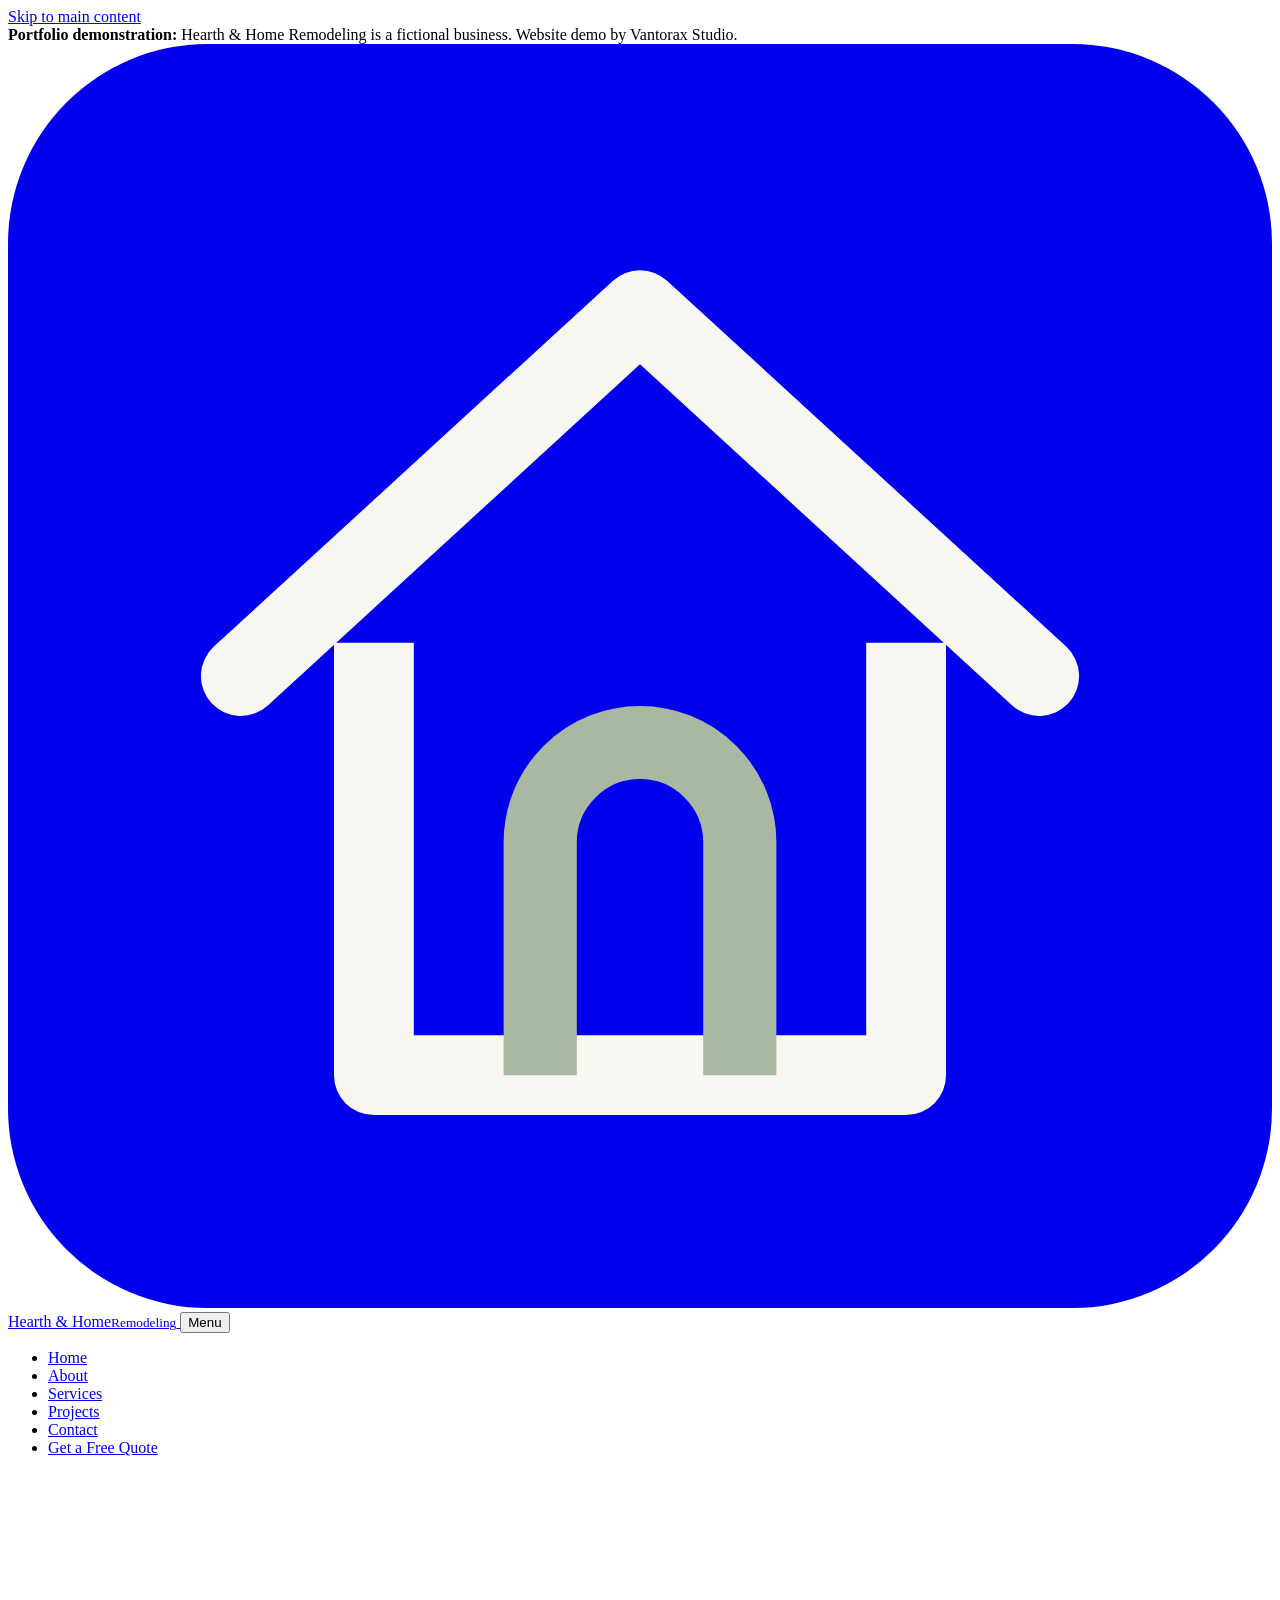
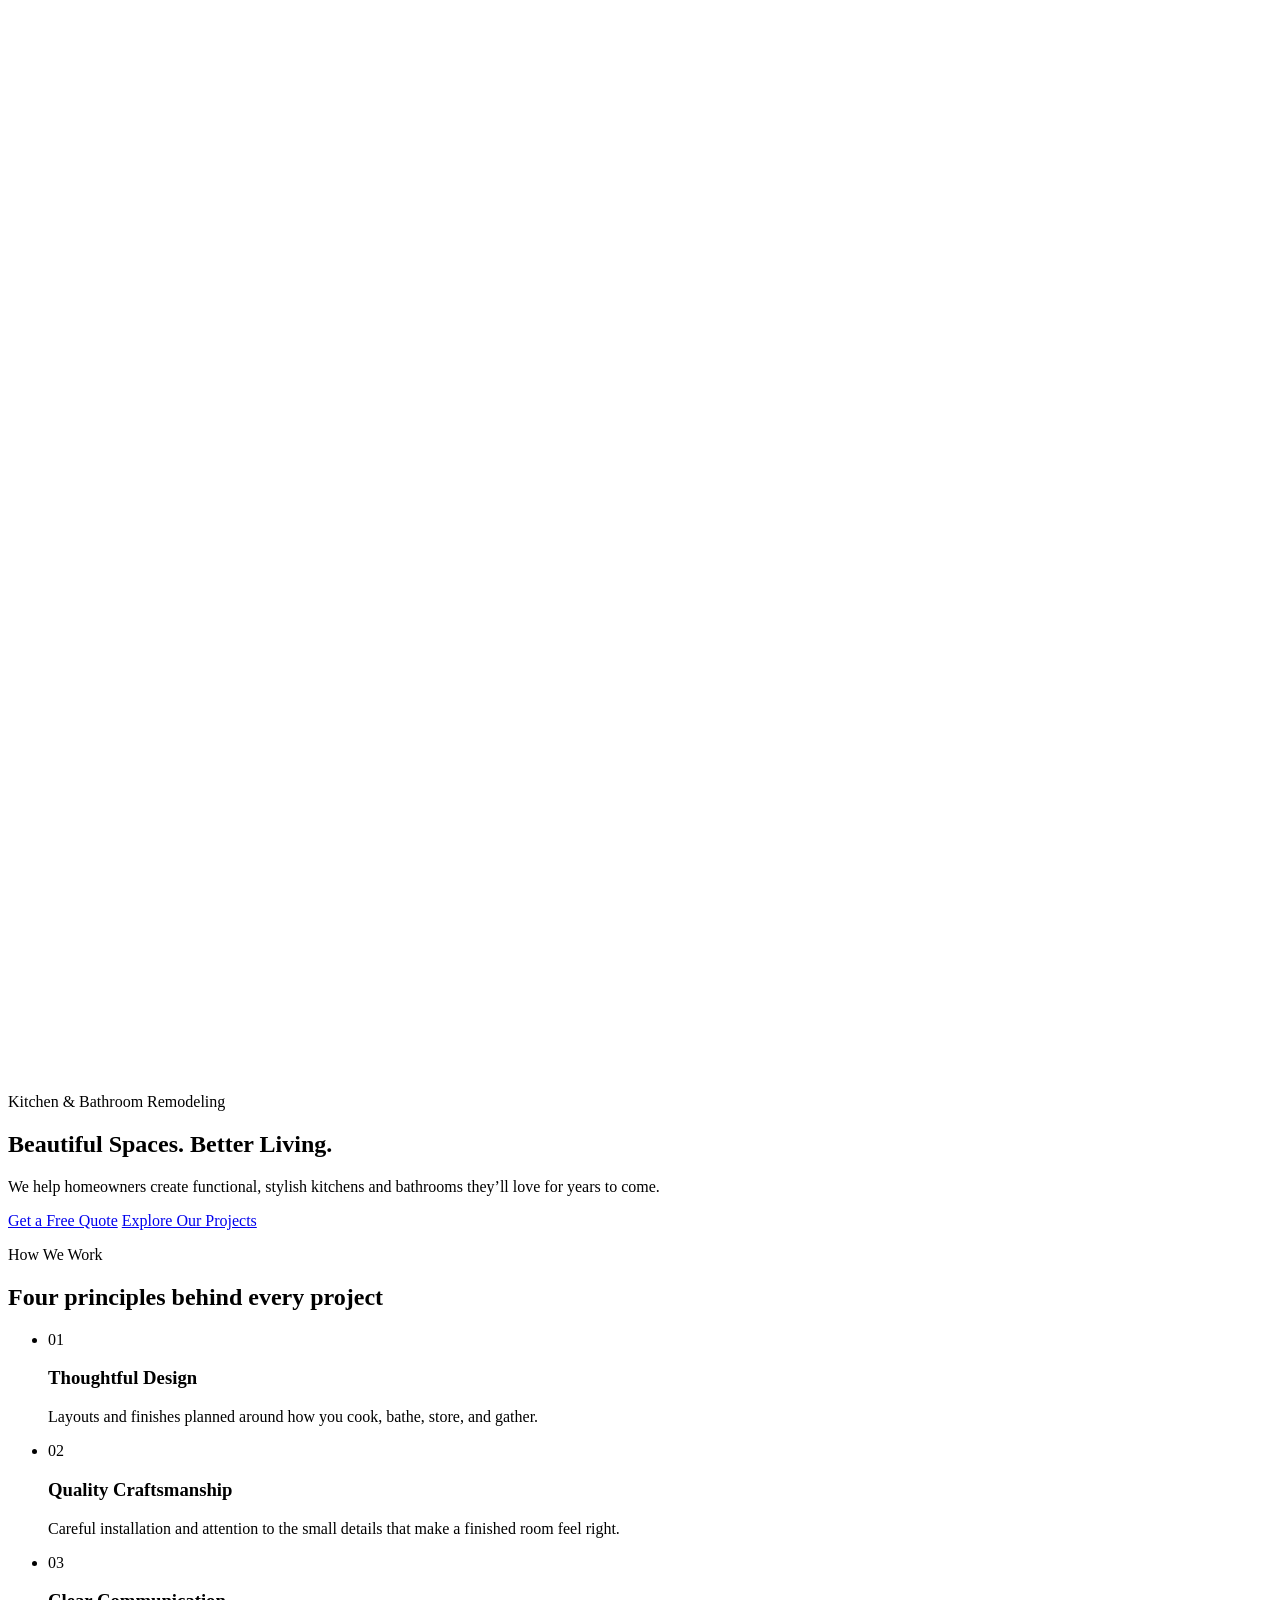
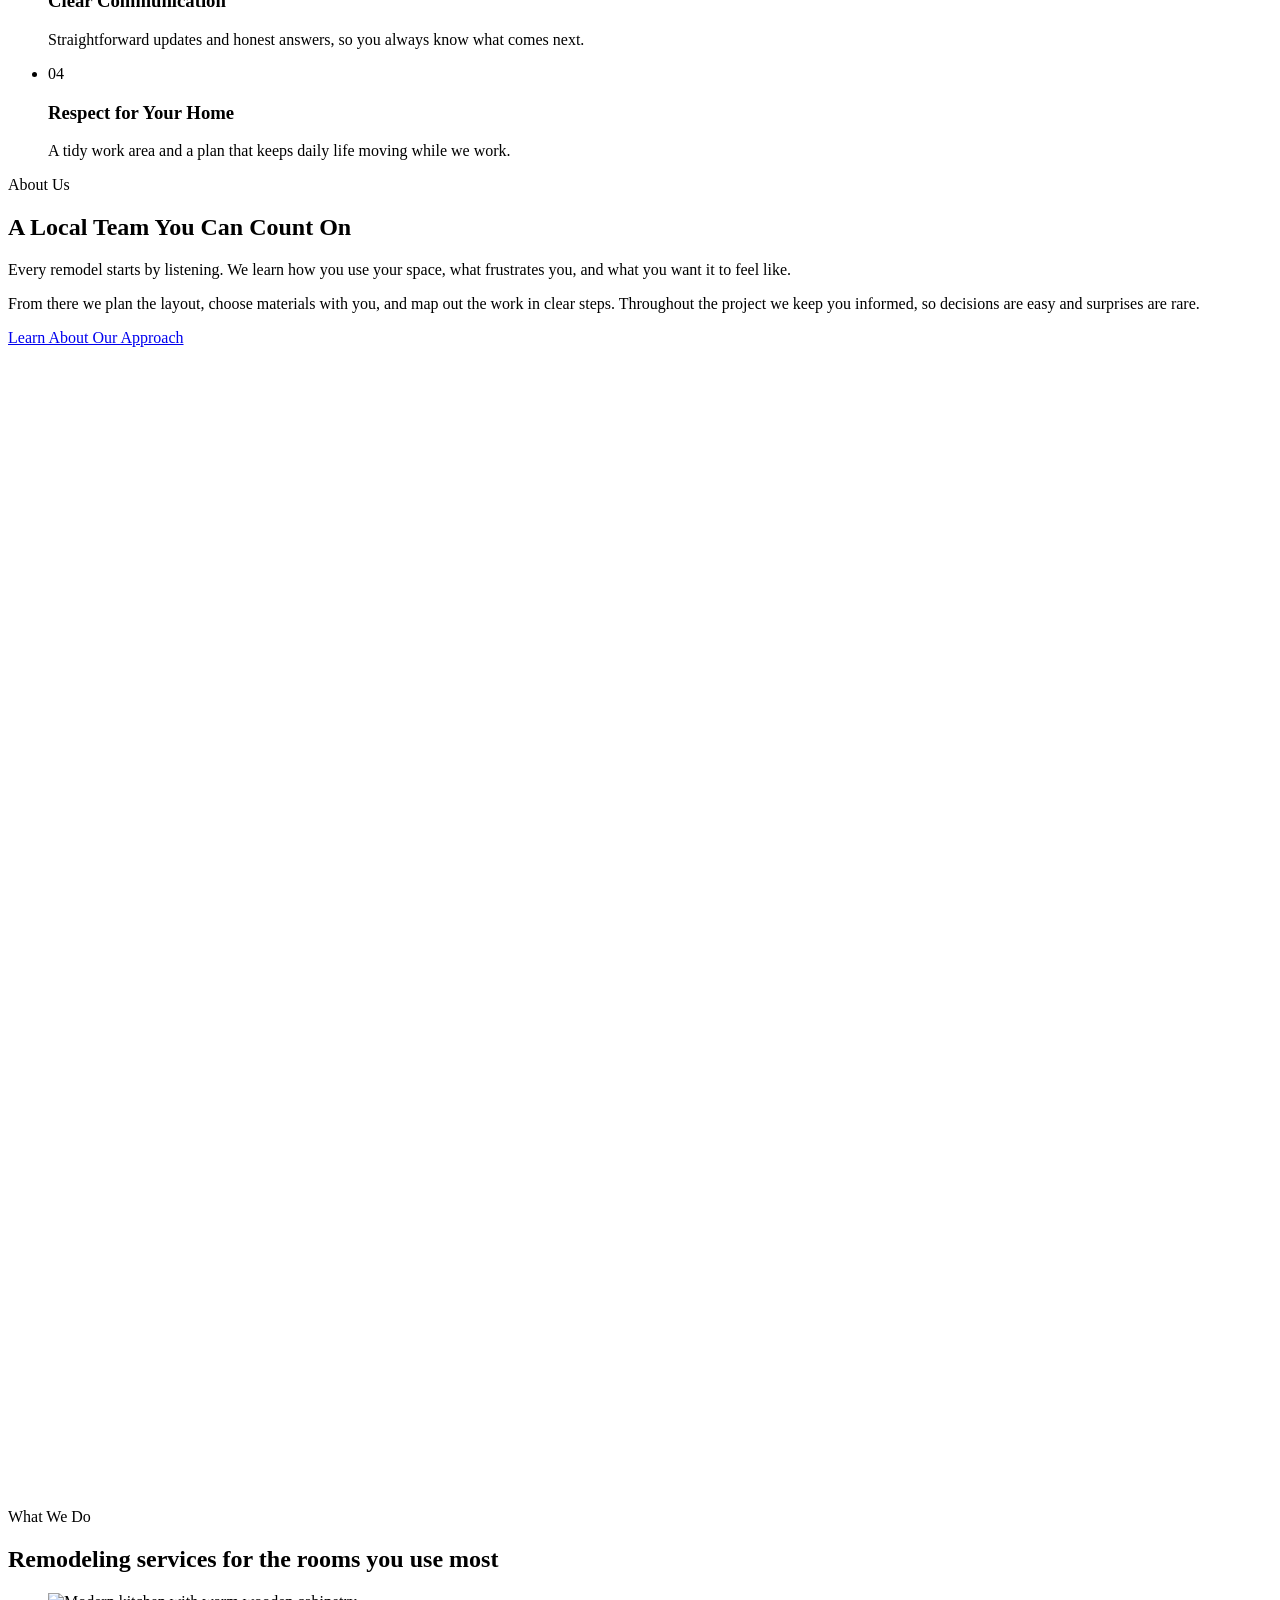
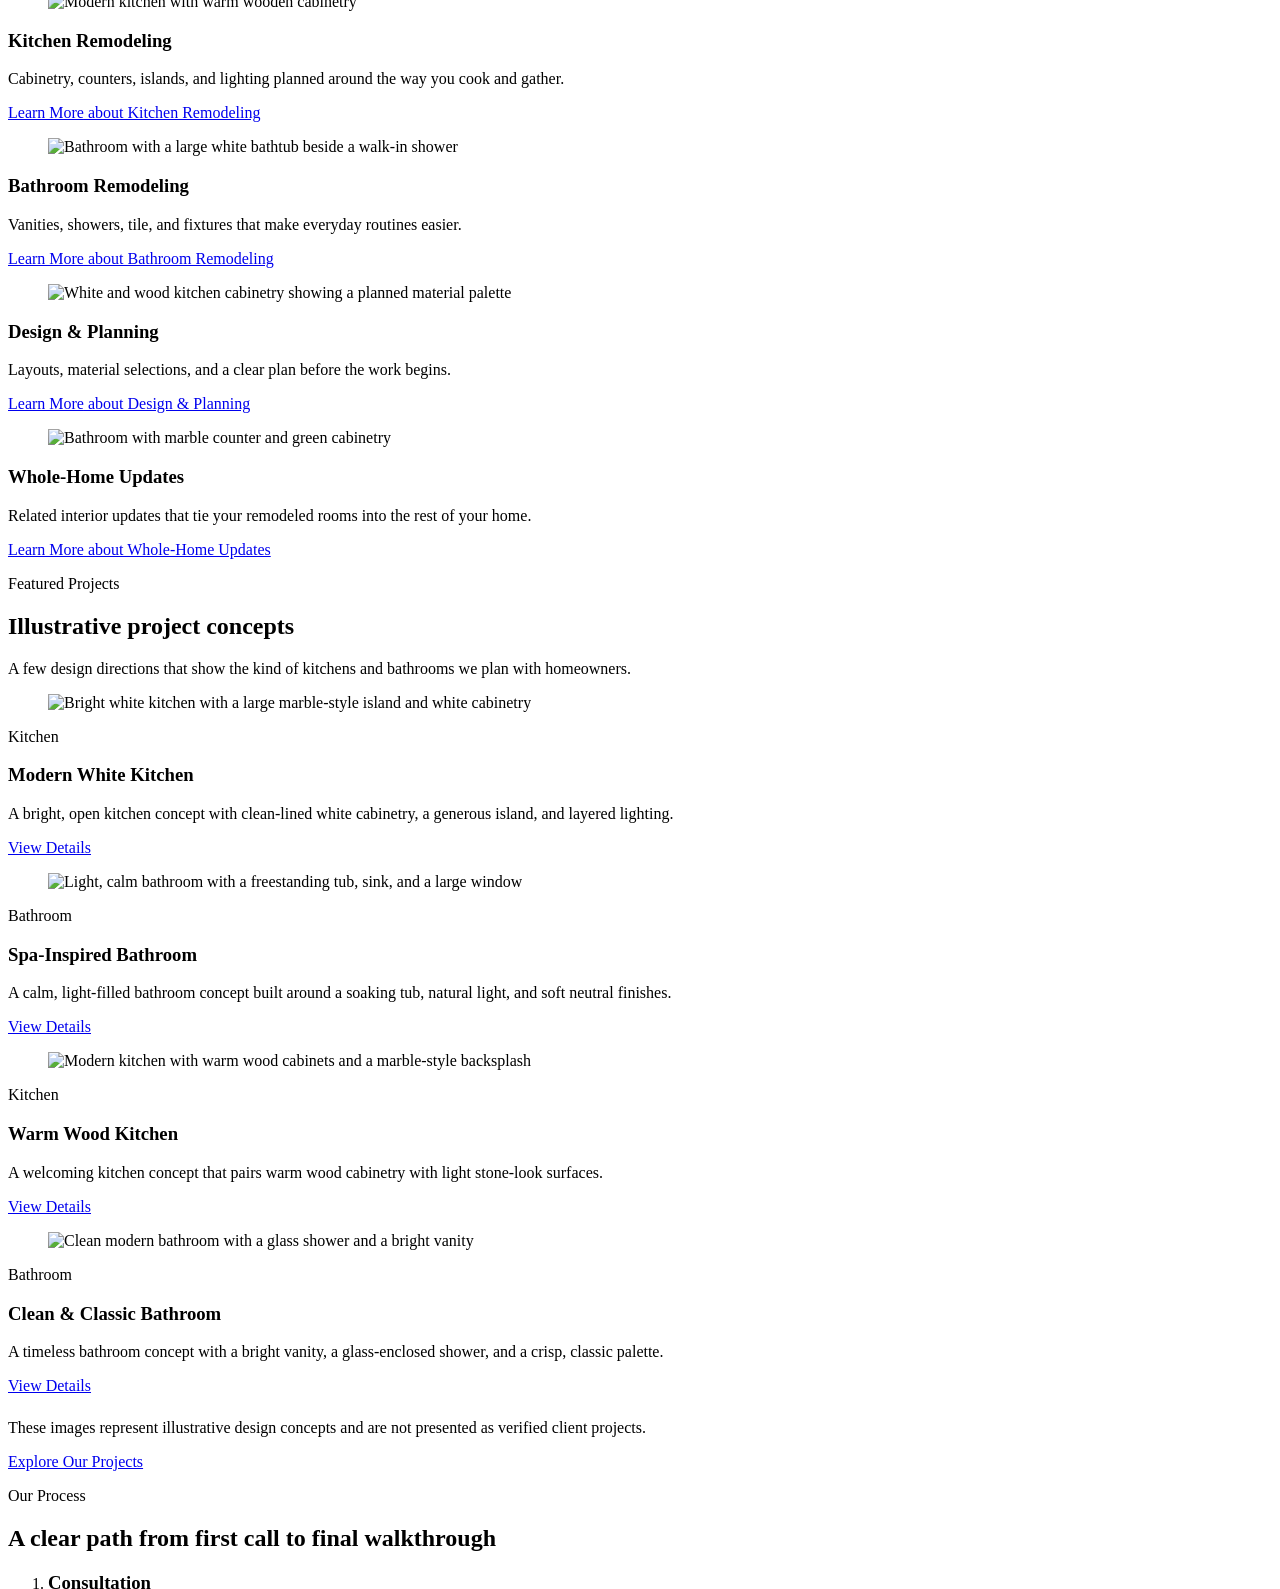
==== index.html @ 1ef20d9e "Add files via upload" ====
<!DOCTYPE html>
<html lang="en">
<head>
  <meta charset="utf-8">
  <meta name="viewport" content="width=device-width, initial-scale=1">
  <title>Hearth &amp; Home Remodeling | Kitchen &amp; Bathroom Renovations</title>
  <meta name="description" content="Hearth &amp; Home Remodeling is a fictional kitchen and bathroom remodeling company demo. Explore services, project concepts, and request a free quote.">
  <meta name="theme-color" content="#173D2B">
  <meta property="og:type" content="website">
  <meta property="og:title" content="Hearth &amp; Home Remodeling | Kitchen &amp; Bathroom Renovations">
  <meta property="og:description" content="Hearth &amp; Home Remodeling is a fictional kitchen and bathroom remodeling company demo. Explore services, project concepts, and request a free quote.">
  <link rel="icon" href="data:image/svg+xml,%3Csvg xmlns='http://www.w3.org/2000/svg' viewBox='0 0 32 32'%3E%3Crect width='32' height='32' rx='6' fill='%23173D2B'/%3E%3Cpath d='M6 16 16 7l10 9' fill='none' stroke='%23F8F6F0' stroke-width='2.2' stroke-linejoin='round' stroke-linecap='round'/%3E%3Cpath d='M9.5 15v10h13V15' fill='none' stroke='%23F8F6F0' stroke-width='2.2' stroke-linejoin='round'/%3E%3C/svg%3E">
  <link rel="stylesheet" href="style.css">
  <script src="script.js"></script>
</head>
<body>
  <a class="skip-link" href="#main">Skip to main content</a>
  <div class="demo-bar" role="note"><strong>Portfolio demonstration:</strong> Hearth &amp; Home Remodeling is a fictional business. Website demo by Vantorax Studio.</div>
  <header class="site-header">
    <div class="container header-inner">
      <a class="brand" href="index.html" aria-label="Hearth &amp; Home Remodeling, home page">
        <svg class="brand-mark" viewBox="0 0 38 38" aria-hidden="true" focusable="false"><rect width="38" height="38" rx="6" fill="currentColor"/><path d="M7 19 19 8l12 11" fill="none" stroke="#F8F6F0" stroke-width="2.4" stroke-linecap="round" stroke-linejoin="round"/><path d="M11 18v13h16V18" fill="none" stroke="#F8F6F0" stroke-width="2.4" stroke-linejoin="round"/><path d="M16 31v-7a3 3 0 0 1 6 0v7" fill="none" stroke="#A9B8A2" stroke-width="2.2" stroke-linejoin="round"/></svg>
        <span class="brand-text">Hearth &amp; Home<small>Remodeling</small></span>
      </a>
      <button class="nav-toggle" type="button" aria-expanded="false" aria-controls="site-nav">
        <span class="nav-toggle-bars" aria-hidden="true"><span></span><span></span><span></span></span>
        <span class="nav-toggle-label">Menu</span>
      </button>
      <nav class="site-nav" id="site-nav" aria-label="Main navigation">
        <ul>
          <li><a href="index.html" aria-current="page">Home</a></li>
          <li><a href="about.html">About</a></li>
          <li><a href="services.html">Services</a></li>
          <li><a href="projects.html">Projects</a></li>
          <li><a href="contact.html">Contact</a></li>
          <li><a class="btn" href="contact.html">Get a Free Quote</a></li>
        </ul>
      </nav>
    </div>
  </header>

  <main id="main">
    <section class="hero" aria-labelledby="hero-title">
      <div class="hero-bg"><img src="https://images.unsplash.com/photo-1649083048597-d7b4f1e8a386?auto=format&fit=crop&w=1800&q=70" srcset="https://images.unsplash.com/photo-1649083048597-d7b4f1e8a386?auto=format&fit=crop&w=480&q=70 480w, https://images.unsplash.com/photo-1649083048597-d7b4f1e8a386?auto=format&fit=crop&w=800&q=70 800w, https://images.unsplash.com/photo-1649083048597-d7b4f1e8a386?auto=format&fit=crop&w=1200&q=70 1200w, https://images.unsplash.com/photo-1649083048597-d7b4f1e8a386?auto=format&fit=crop&w=1800&q=70 1800w" sizes="100vw" width="1800" height="1200" alt="Bright contemporary kitchen with a large island and bar stools" fetchpriority="high" decoding="async"></div>
      <div class="container hero-inner">
        <p class="eyebrow">Kitchen &amp; Bathroom Remodeling</p>
        <h1 id="hero-title">Beautiful Spaces. Better Living.</h1>
        <p class="lead">We help homeowners create functional, stylish kitchens and bathrooms they&rsquo;ll love for years to come.</p>
        <div class="btn-row">
          <a class="btn btn--light" href="contact.html">Get a Free Quote</a>
          <a class="btn btn--outline-light" href="projects.html">Explore Our Projects</a>
        </div>
      </div>
    </section>

    <section class="section" aria-labelledby="principles-title">
      <div class="container">
        <div class="section-head">
          <p class="eyebrow">How We Work</p>
          <h2 id="principles-title">Four principles behind every project</h2>
        </div>
        <ul class="principles">
          <li class="principle"><span class="principle-num">01</span><h3>Thoughtful Design</h3><p>Layouts and finishes planned around how you cook, bathe, store, and gather.</p></li>
          <li class="principle"><span class="principle-num">02</span><h3>Quality Craftsmanship</h3><p>Careful installation and attention to the small details that make a finished room feel right.</p></li>
          <li class="principle"><span class="principle-num">03</span><h3>Clear Communication</h3><p>Straightforward updates and honest answers, so you always know what comes next.</p></li>
          <li class="principle"><span class="principle-num">04</span><h3>Respect for Your Home</h3><p>A tidy work area and a plan that keeps daily life moving while we work.</p></li>
        </ul>
      </div>
    </section>

    <section class="section section--white" aria-labelledby="intro-title">
      <div class="container split">
        <div>
          <p class="eyebrow">About Us</p>
          <h2 id="intro-title">A Local Team You Can Count On</h2>
          <p class="lead">Every remodel starts by listening. We learn how you use your space, what frustrates you, and what you want it to feel like.</p>
          <p>From there we plan the layout, choose materials with you, and map out the work in clear steps. Throughout the project we keep you informed, so decisions are easy and surprises are rare.</p>
          <p><a class="text-link" href="about.html">Learn About Our Approach</a></p>
        </div>
        <figure class="media media--4x5"><img src="https://images.unsplash.com/photo-1684928365167-e91916573122?auto=format&fit=crop&w=900&q=70" srcset="https://images.unsplash.com/photo-1684928365167-e91916573122?auto=format&fit=crop&w=480&q=70 480w, https://images.unsplash.com/photo-1684928365167-e91916573122?auto=format&fit=crop&w=800&q=70 800w, https://images.unsplash.com/photo-1684928365167-e91916573122?auto=format&fit=crop&w=1200&q=70 1200w, https://images.unsplash.com/photo-1684928365167-e91916573122?auto=format&fit=crop&w=1800&q=70 1800w" sizes="(min-width: 860px) 45vw, 92vw" width="900" height="1125" alt="Modern kitchen with a bar counter and stools" loading="lazy" decoding="async"></figure>
      </div>
    </section>

    <section class="section" aria-labelledby="services-title">
      <div class="container">
        <div class="section-head">
          <p class="eyebrow">What We Do</p>
          <h2 id="services-title">Remodeling services for the rooms you use most</h2>
        </div>
        <div class="grid grid--4">
          <article class="card">
            <figure class="media media--4x3"><img src="https://images.unsplash.com/photo-1761656630581-69a58e4e1c09?auto=format&fit=crop&w=800&q=70" srcset="https://images.unsplash.com/photo-1761656630581-69a58e4e1c09?auto=format&fit=crop&w=480&q=70 480w, https://images.unsplash.com/photo-1761656630581-69a58e4e1c09?auto=format&fit=crop&w=800&q=70 800w, https://images.unsplash.com/photo-1761656630581-69a58e4e1c09?auto=format&fit=crop&w=1200&q=70 1200w, https://images.unsplash.com/photo-1761656630581-69a58e4e1c09?auto=format&fit=crop&w=1800&q=70 1800w" sizes="(min-width: 1100px) 25vw, (min-width: 640px) 45vw, 92vw" width="800" height="600" alt="Modern kitchen with warm wooden cabinetry" loading="lazy" decoding="async"></figure>
            <div class="card-body">
              <h3>Kitchen Remodeling</h3>
              <p>Cabinetry, counters, islands, and lighting planned around the way you cook and gather.</p>
              <a class="text-link" href="services.html#kitchen">Learn More<span class="visually-hidden"> about Kitchen Remodeling</span></a>
            </div>
          </article>
          <article class="card">
            <figure class="media media--4x3"><img src="https://images.unsplash.com/photo-1638799869566-b17fa794c4de?auto=format&fit=crop&w=800&q=70" srcset="https://images.unsplash.com/photo-1638799869566-b17fa794c4de?auto=format&fit=crop&w=480&q=70 480w, https://images.unsplash.com/photo-1638799869566-b17fa794c4de?auto=format&fit=crop&w=800&q=70 800w, https://images.unsplash.com/photo-1638799869566-b17fa794c4de?auto=format&fit=crop&w=1200&q=70 1200w, https://images.unsplash.com/photo-1638799869566-b17fa794c4de?auto=format&fit=crop&w=1800&q=70 1800w" sizes="(min-width: 1100px) 25vw, (min-width: 640px) 45vw, 92vw" width="800" height="600" alt="Bathroom with a large white bathtub beside a walk-in shower" loading="lazy" decoding="async"></figure>
            <div class="card-body">
              <h3>Bathroom Remodeling</h3>
              <p>Vanities, showers, tile, and fixtures that make everyday routines easier.</p>
              <a class="text-link" href="services.html#bathroom">Learn More<span class="visually-hidden"> about Bathroom Remodeling</span></a>
            </div>
          </article>
          <article class="card">
            <figure class="media media--4x3"><img src="https://images.unsplash.com/photo-1592506119503-c0b18879bd5a?auto=format&fit=crop&w=800&q=70" srcset="https://images.unsplash.com/photo-1592506119503-c0b18879bd5a?auto=format&fit=crop&w=480&q=70 480w, https://images.unsplash.com/photo-1592506119503-c0b18879bd5a?auto=format&fit=crop&w=800&q=70 800w, https://images.unsplash.com/photo-1592506119503-c0b18879bd5a?auto=format&fit=crop&w=1200&q=70 1200w, https://images.unsplash.com/photo-1592506119503-c0b18879bd5a?auto=format&fit=crop&w=1800&q=70 1800w" sizes="(min-width: 1100px) 25vw, (min-width: 640px) 45vw, 92vw" width="800" height="600" alt="White and wood kitchen cabinetry showing a planned material palette" loading="lazy" decoding="async"></figure>
            <div class="card-body">
              <h3>Design &amp; Planning</h3>
              <p>Layouts, material selections, and a clear plan before the work begins.</p>
              <a class="text-link" href="services.html#design">Learn More<span class="visually-hidden"> about Design &amp; Planning</span></a>
            </div>
          </article>
          <article class="card">
            <figure class="media media--4x3"><img src="https://images.unsplash.com/photo-1682888818696-906287d759f5?auto=format&fit=crop&w=800&q=70" srcset="https://images.unsplash.com/photo-1682888818696-906287d759f5?auto=format&fit=crop&w=480&q=70 480w, https://images.unsplash.com/photo-1682888818696-906287d759f5?auto=format&fit=crop&w=800&q=70 800w, https://images.unsplash.com/photo-1682888818696-906287d759f5?auto=format&fit=crop&w=1200&q=70 1200w, https://images.unsplash.com/photo-1682888818696-906287d759f5?auto=format&fit=crop&w=1800&q=70 1800w" sizes="(min-width: 1100px) 25vw, (min-width: 640px) 45vw, 92vw" width="800" height="600" alt="Bathroom with marble counter and green cabinetry" loading="lazy" decoding="async"></figure>
            <div class="card-body">
              <h3>Whole-Home Updates</h3>
              <p>Related interior updates that tie your remodeled rooms into the rest of your home.</p>
              <a class="text-link" href="services.html#whole-home">Learn More<span class="visually-hidden"> about Whole-Home Updates</span></a>
            </div>
          </article>
        </div>
      </div>
    </section>

    <section class="section section--sand" aria-labelledby="featured-title">
      <div class="container">
        <div class="section-head">
          <p class="eyebrow">Featured Projects</p>
          <h2 id="featured-title">Illustrative project concepts</h2>
          <p class="lead">A few design directions that show the kind of kitchens and bathrooms we plan with homeowners.</p>
        </div>
        <div class="grid grid--4">
          <article class="card">
            <figure class="media media--4x3"><img src="https://images.unsplash.com/photo-1682888813913-e13f18692019?auto=format&fit=crop&w=1000&q=70" srcset="https://images.unsplash.com/photo-1682888813913-e13f18692019?auto=format&fit=crop&w=480&q=70 480w, https://images.unsplash.com/photo-1682888813913-e13f18692019?auto=format&fit=crop&w=800&q=70 800w, https://images.unsplash.com/photo-1682888813913-e13f18692019?auto=format&fit=crop&w=1200&q=70 1200w, https://images.unsplash.com/photo-1682888813913-e13f18692019?auto=format&fit=crop&w=1800&q=70 1800w" sizes="(min-width: 1100px) 25vw, (min-width: 640px) 45vw, 92vw" width="1000" height="750" alt="Bright white kitchen with a large marble-style island and white cabinetry" loading="lazy" decoding="async" data-large="https://images.unsplash.com/photo-1682888813913-e13f18692019?auto=format&fit=crop&w=1400&q=70"></figure>
            <div class="card-body">
              <p class="card-cat">Kitchen</p>
              <h3>Modern White Kitchen</h3>
              <p>A bright, open kitchen concept with clean-lined white cabinetry, a generous island, and layered lighting.</p>
              <a class="text-link" href="projects.html#project-modern-white-kitchen">View Details</a>
            </div>
          </article>
          <article class="card">
            <figure class="media media--4x3"><img src="https://images.unsplash.com/photo-1733426107854-ee00a25d72a7?auto=format&fit=crop&w=1000&q=70" srcset="https://images.unsplash.com/photo-1733426107854-ee00a25d72a7?auto=format&fit=crop&w=480&q=70 480w, https://images.unsplash.com/photo-1733426107854-ee00a25d72a7?auto=format&fit=crop&w=800&q=70 800w, https://images.unsplash.com/photo-1733426107854-ee00a25d72a7?auto=format&fit=crop&w=1200&q=70 1200w, https://images.unsplash.com/photo-1733426107854-ee00a25d72a7?auto=format&fit=crop&w=1800&q=70 1800w" sizes="(min-width: 1100px) 25vw, (min-width: 640px) 45vw, 92vw" width="1000" height="750" alt="Light, calm bathroom with a freestanding tub, sink, and a large window" loading="lazy" decoding="async" data-large="https://images.unsplash.com/photo-1733426107854-ee00a25d72a7?auto=format&fit=crop&w=1400&q=70"></figure>
            <div class="card-body">
              <p class="card-cat">Bathroom</p>
              <h3>Spa-Inspired Bathroom</h3>
              <p>A calm, light-filled bathroom concept built around a soaking tub, natural light, and soft neutral finishes.</p>
              <a class="text-link" href="projects.html#project-spa-inspired-bathroom">View Details</a>
            </div>
          </article>
          <article class="card">
            <figure class="media media--4x3"><img src="https://images.unsplash.com/photo-1771287490583-ab03482ba338?auto=format&fit=crop&w=1000&q=70" srcset="https://images.unsplash.com/photo-1771287490583-ab03482ba338?auto=format&fit=crop&w=480&q=70 480w, https://images.unsplash.com/photo-1771287490583-ab03482ba338?auto=format&fit=crop&w=800&q=70 800w, https://images.unsplash.com/photo-1771287490583-ab03482ba338?auto=format&fit=crop&w=1200&q=70 1200w, https://images.unsplash.com/photo-1771287490583-ab03482ba338?auto=format&fit=crop&w=1800&q=70 1800w" sizes="(min-width: 1100px) 25vw, (min-width: 640px) 45vw, 92vw" width="1000" height="750" alt="Modern kitchen with warm wood cabinets and a marble-style backsplash" loading="lazy" decoding="async" data-large="https://images.unsplash.com/photo-1771287490583-ab03482ba338?auto=format&fit=crop&w=1400&q=70"></figure>
            <div class="card-body">
              <p class="card-cat">Kitchen</p>
              <h3>Warm Wood Kitchen</h3>
              <p>A welcoming kitchen concept that pairs warm wood cabinetry with light stone-look surfaces.</p>
              <a class="text-link" href="projects.html#project-warm-wood-kitchen">View Details</a>
            </div>
          </article>
          <article class="card">
            <figure class="media media--4x3"><img src="https://images.unsplash.com/photo-1584622650111-993a426fbf0a?auto=format&fit=crop&w=1000&q=70" srcset="https://images.unsplash.com/photo-1584622650111-993a426fbf0a?auto=format&fit=crop&w=480&q=70 480w, https://images.unsplash.com/photo-1584622650111-993a426fbf0a?auto=format&fit=crop&w=800&q=70 800w, https://images.unsplash.com/photo-1584622650111-993a426fbf0a?auto=format&fit=crop&w=1200&q=70 1200w, https://images.unsplash.com/photo-1584622650111-993a426fbf0a?auto=format&fit=crop&w=1800&q=70 1800w" sizes="(min-width: 1100px) 25vw, (min-width: 640px) 45vw, 92vw" width="1000" height="750" alt="Clean modern bathroom with a glass shower and a bright vanity" loading="lazy" decoding="async" data-large="https://images.unsplash.com/photo-1584622650111-993a426fbf0a?auto=format&fit=crop&w=1400&q=70"></figure>
            <div class="card-body">
              <p class="card-cat">Bathroom</p>
              <h3>Clean &amp; Classic Bathroom</h3>
              <p>A timeless bathroom concept with a bright vanity, a glass-enclosed shower, and a crisp, classic palette.</p>
              <a class="text-link" href="projects.html#project-clean-classic-bathroom">View Details</a>
            </div>
          </article>
        </div>
        <p class="footnote" style="margin-top:1.5rem">These images represent illustrative design concepts and are not presented as verified client projects.</p>
        <div class="btn-row"><a class="btn" href="projects.html">Explore Our Projects</a></div>
      </div>
    </section>

    <section class="section" aria-labelledby="process-title">
      <div class="container">
        <div class="section-head">
          <p class="eyebrow">Our Process</p>
          <h2 id="process-title">A clear path from first call to final walkthrough</h2>
        </div>
        <ol class="process">
          <li><h3>Consultation</h3><p>We talk through your goals, your space, and your budget, and answer your questions.</p></li>
          <li><h3>Design &amp; Planning</h3><p>We develop the layout and materials with you and confirm the scope of work in writing.</p></li>
          <li><h3>Remodeling</h3><p>Our team carries out the work as planned and keeps you updated along the way.</p></li>
          <li><h3>Final Walkthrough</h3><p>We review the finished space with you together and address any remaining details.</p></li>
        </ol>
      </div>
    </section>

    <section class="section section--dark cta-band on-dark" aria-labelledby="cta-title">
      <div class="container">
        <h2 id="cta-title">Ready to Plan Your Project?</h2>
        <p>Tell us about your kitchen or bathroom project and take the first step toward a space that works better for you.</p>
        <div class="btn-row"><a class="btn btn--light" href="contact.html">Request a Free Quote</a></div>
      </div>
    </section>
  </main>

  <footer class="site-footer">
    <div class="container">
      <div class="footer-grid">
        <div class="footer-brand">
          <a class="brand" href="index.html" aria-label="Hearth &amp; Home Remodeling, home page">
            <svg class="brand-mark" viewBox="0 0 38 38" aria-hidden="true" focusable="false"><rect width="38" height="38" rx="6" fill="currentColor"/><path d="M7 19 19 8l12 11" fill="none" stroke="#F8F6F0" stroke-width="2.4" stroke-linecap="round" stroke-linejoin="round"/><path d="M11 18v13h16V18" fill="none" stroke="#F8F6F0" stroke-width="2.4" stroke-linejoin="round"/><path d="M16 31v-7a3 3 0 0 1 6 0v7" fill="none" stroke="#A9B8A2" stroke-width="2.2" stroke-linejoin="round"/></svg>
            <span class="brand-text">Hearth &amp; Home<small>Remodeling</small></span>
          </a>
          <p>Thoughtfully designed kitchens and bathrooms, planned around how you live.</p>
        </div>
        <nav aria-label="Footer quick links">
          <h2>Quick Links</h2>
          <ul class="footer-links">
            <li><a href="index.html">Home</a></li>
            <li><a href="about.html">About</a></li>
            <li><a href="services.html">Services</a></li>
            <li><a href="projects.html">Projects</a></li>
            <li><a href="contact.html">Contact</a></li>
          </ul>
        </nav>
        <nav aria-label="Footer services">
          <h2>Services</h2>
          <ul class="footer-links">
            <li><a href="services.html#kitchen">Kitchen Remodeling</a></li>
            <li><a href="services.html#bathroom">Bathroom Remodeling</a></li>
            <li><a href="services.html#design">Design &amp; Planning</a></li>
            <li><a href="services.html#whole-home">Whole-Home Updates</a></li>
          </ul>
        </nav>
        <div>
          <h2>Contact</h2>
          <address class="footer-contact">
            <span class="demo-tag">Demo contact information</span>
            <p>Phone: <a href="tel:+15550100142">(555) 010-0142</a></p>
            <p>Email: <a href="mailto:hello@example.com">hello@example.com</a></p>
            <p>Service area: fictional, for demonstration only</p>
          </address>
        </div>
      </div>
      <div class="footer-bottom">
        <p>&copy; <span data-year>2026</span> Hearth &amp; Home Remodeling (fictional demonstration business). All rights reserved.</p>
        <p>This website is a portfolio demonstration created by Vantorax Studio. The business, contact details, and project concepts are fictional. Photography is sourced from Unsplash and shown as illustrative concepts only.</p>
      </div>
    </div>
  </footer>
</body>
</html>
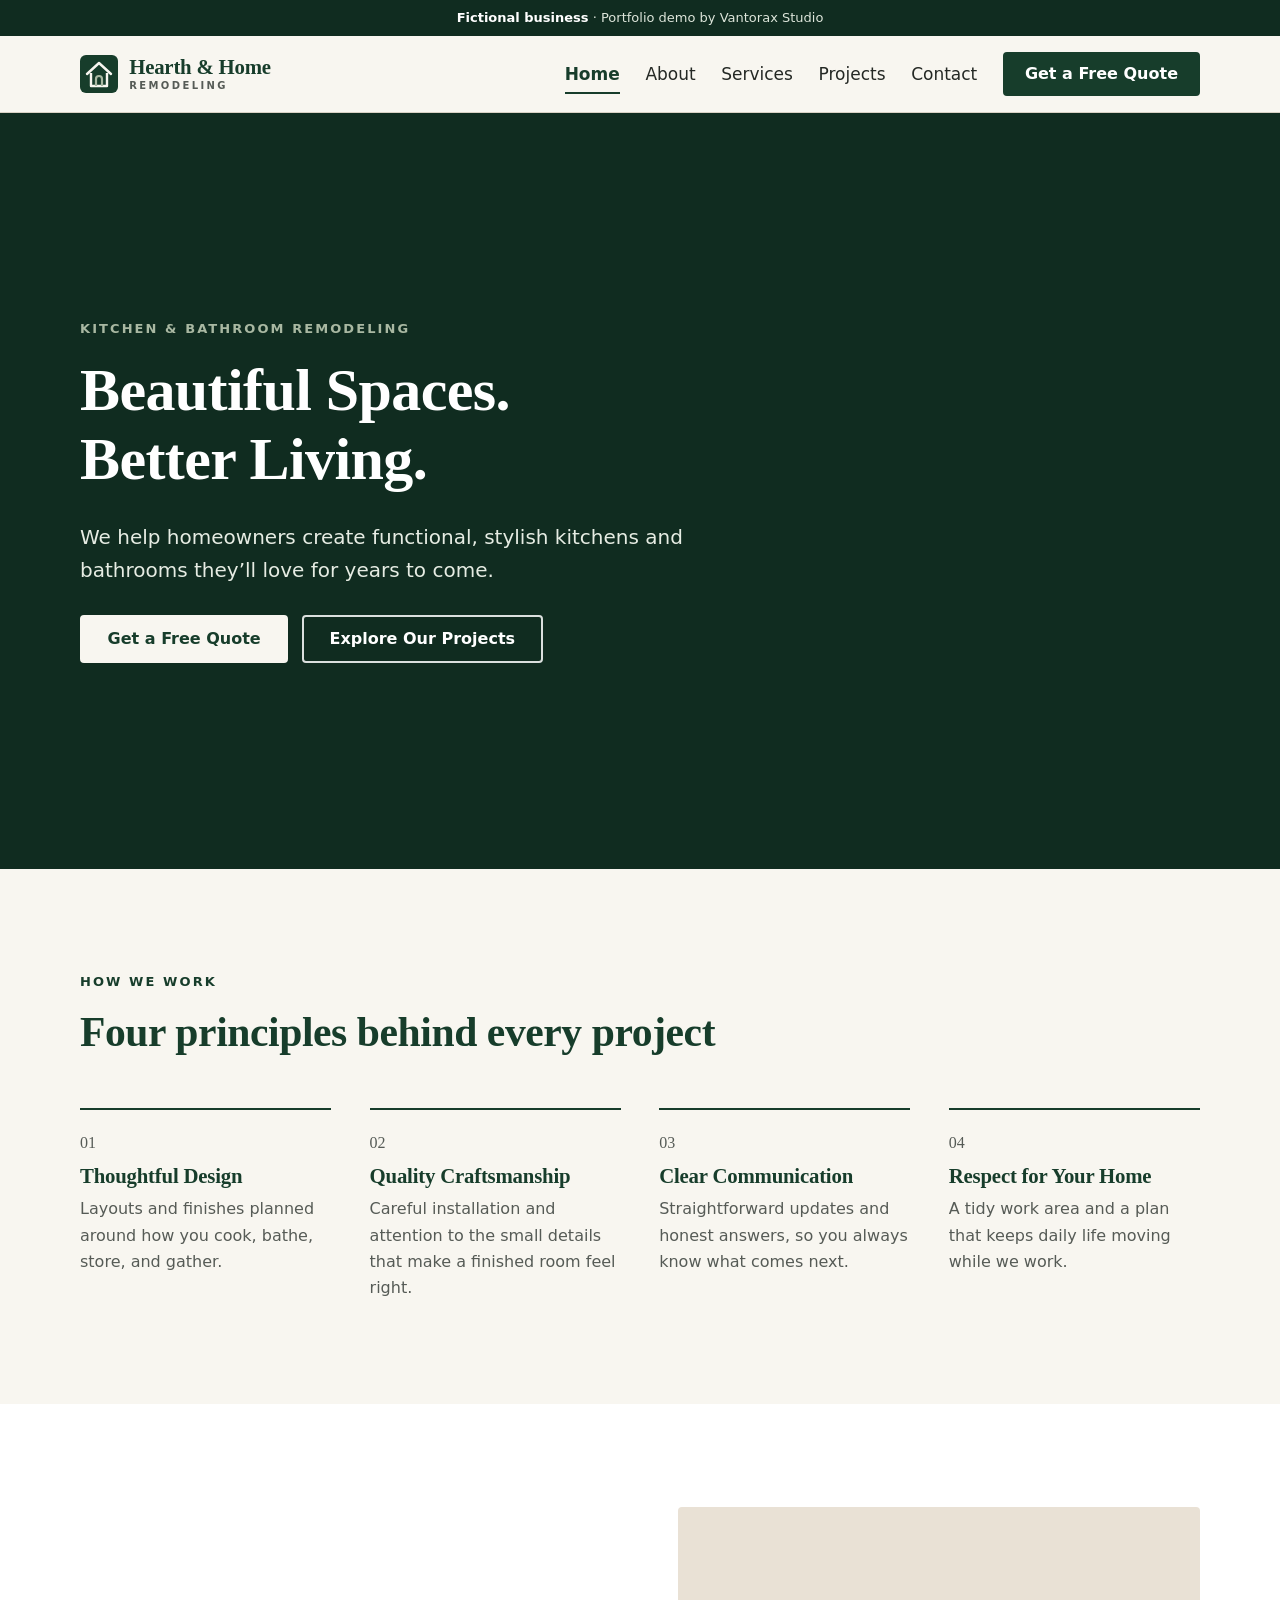
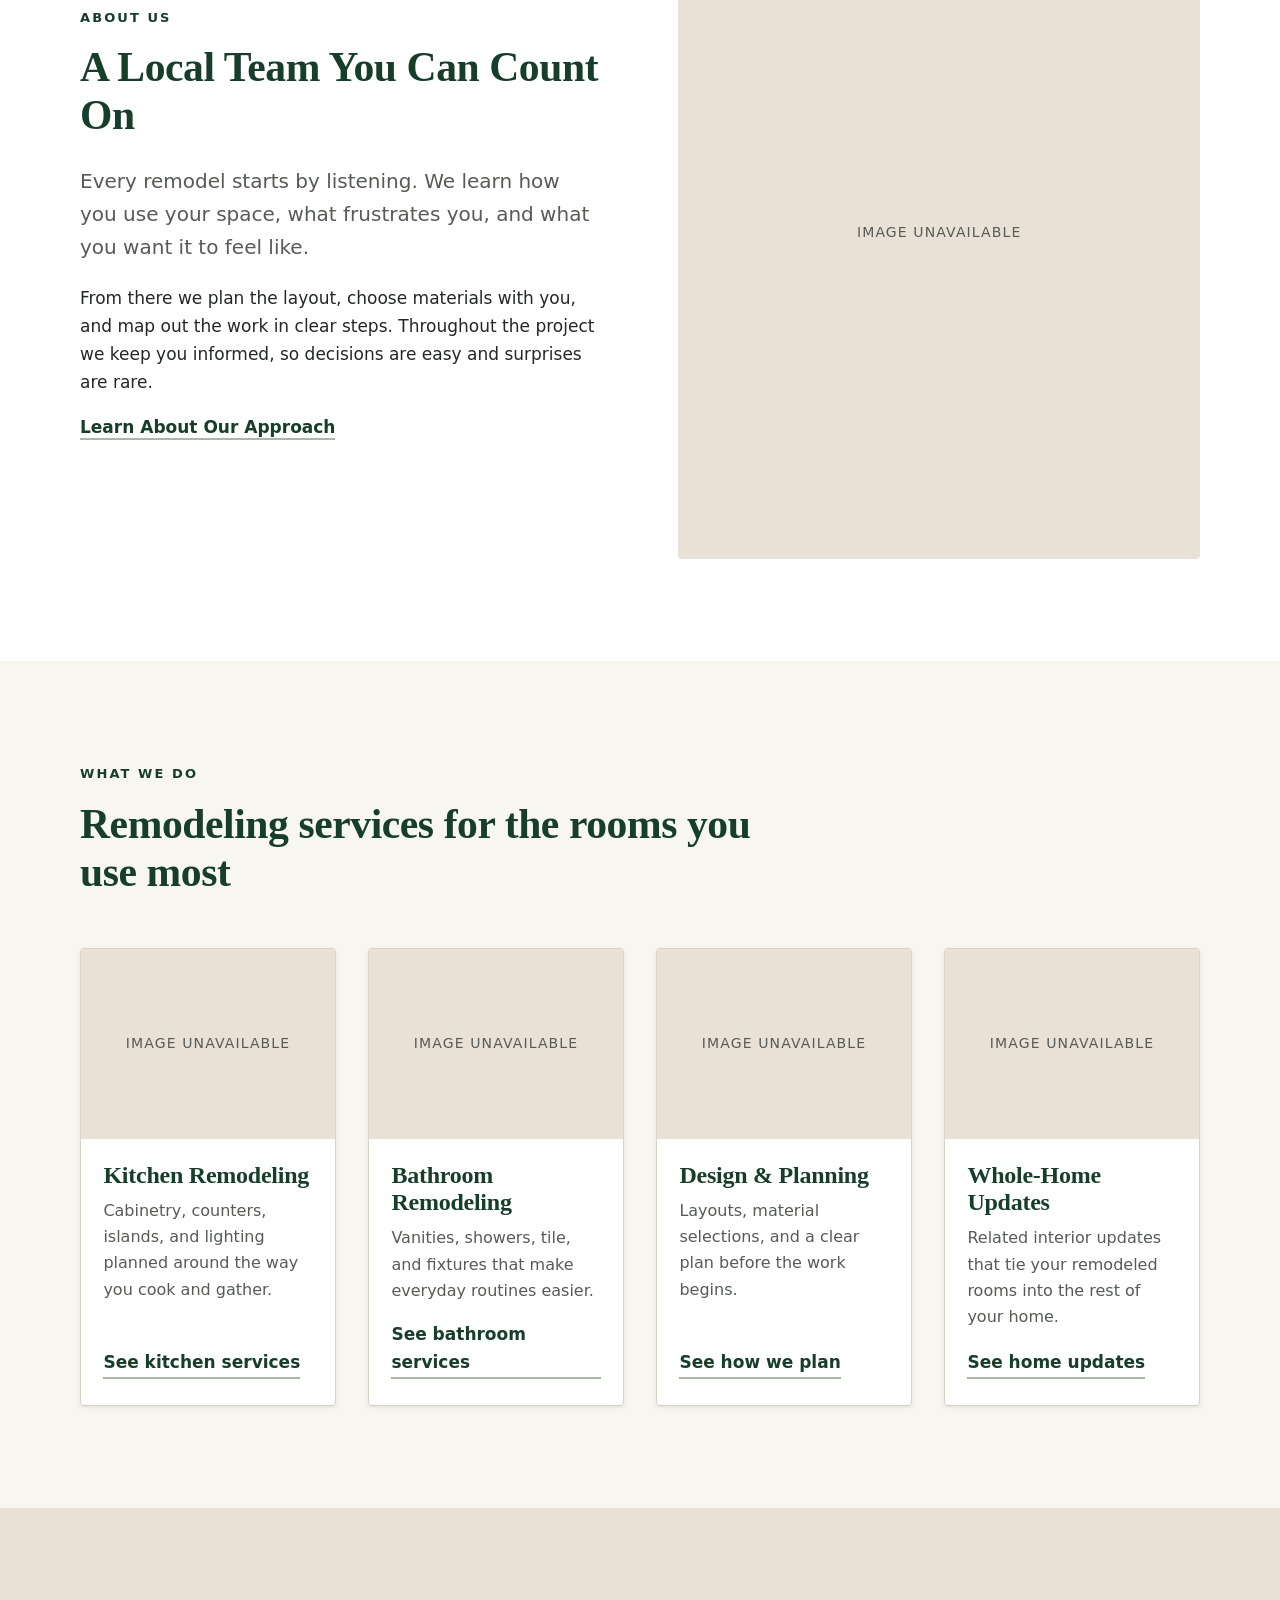
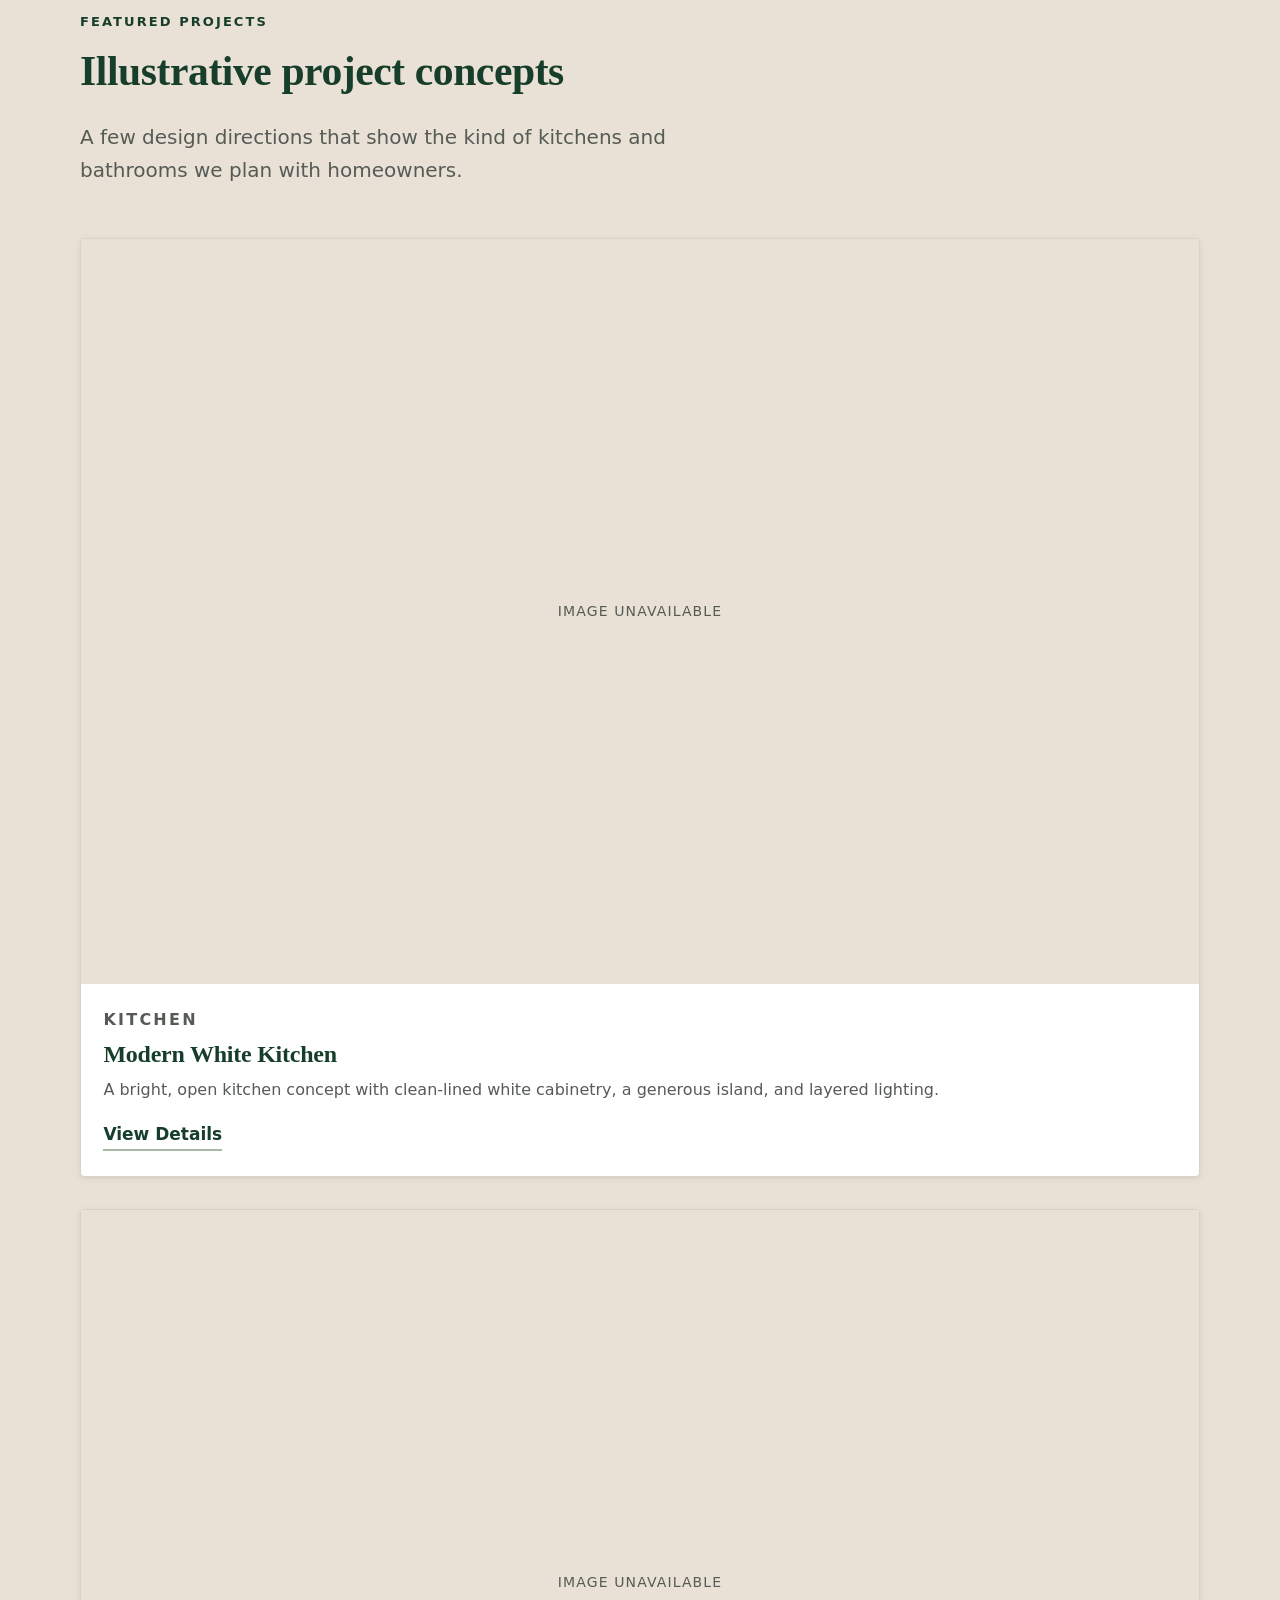
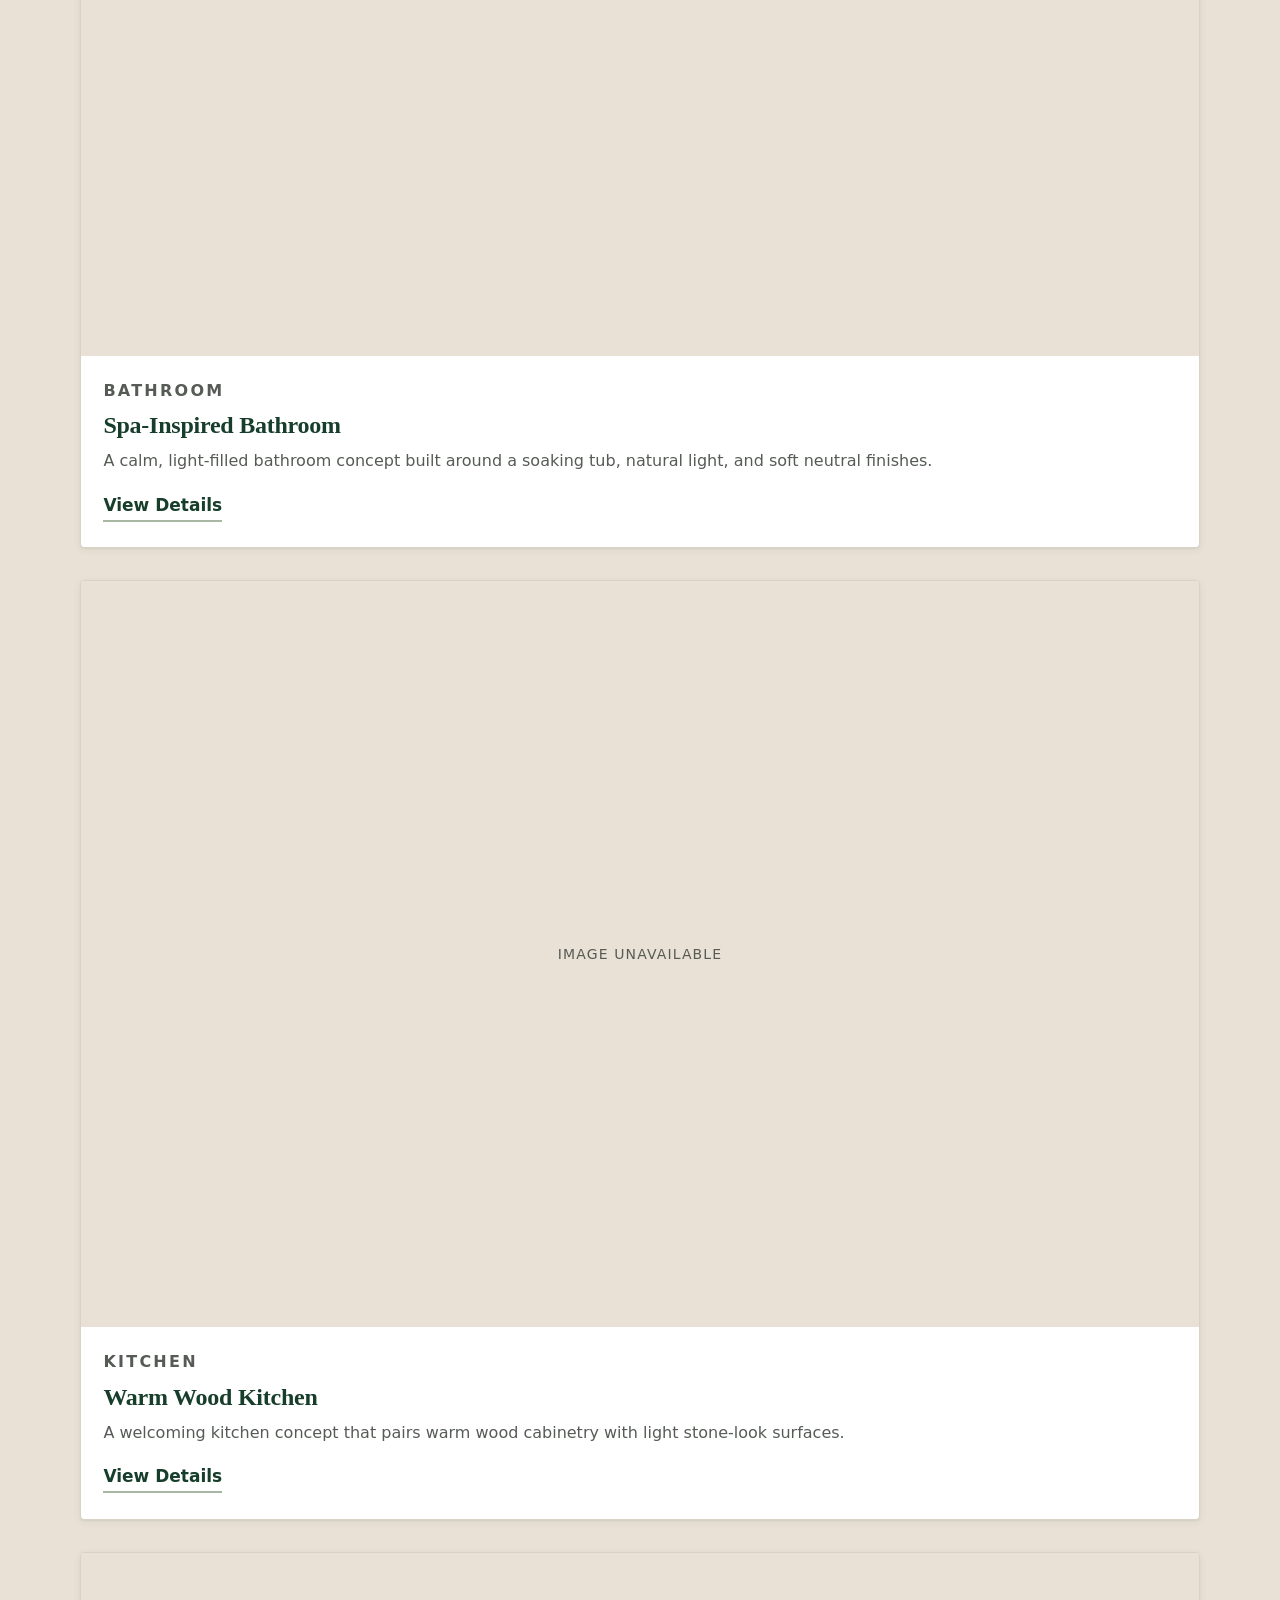
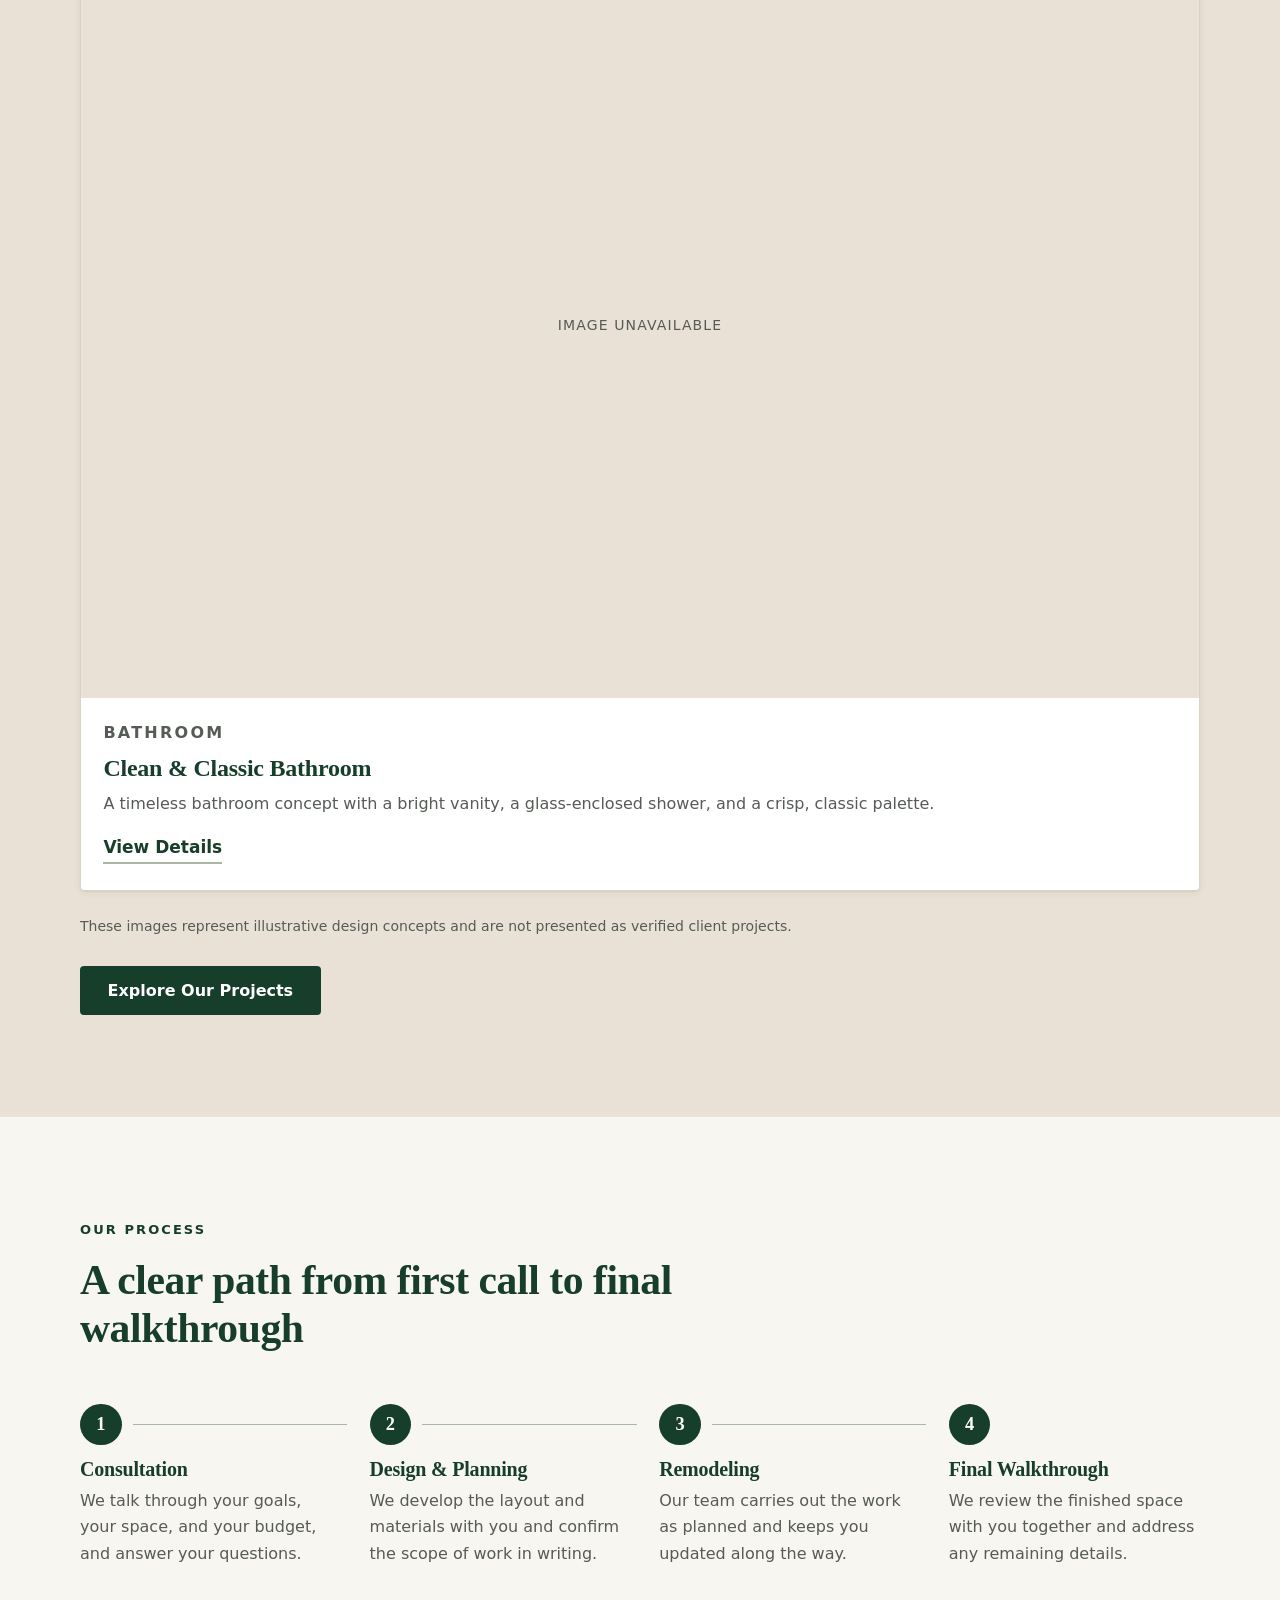
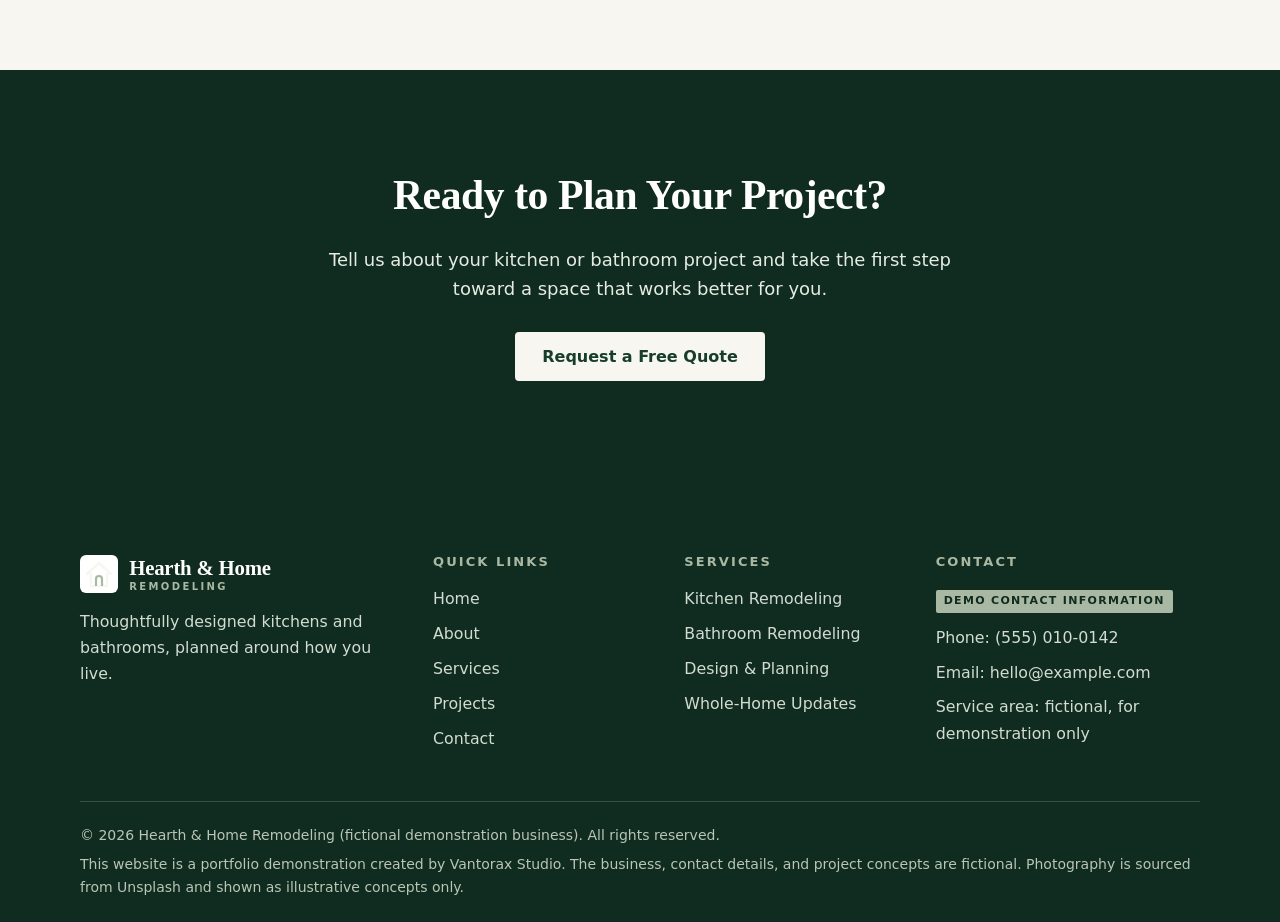
==== commit 12c17672: "Revise demo-bar text and service link labels Updated text in demo-bar and service links for clarity " ====
--- a/index.html
+++ b/index.html
@@ -15,7 +15,7 @@
 </head>
 <body>
   <a class="skip-link" href="#main">Skip to main content</a>
-  <div class="demo-bar" role="note"><strong>Portfolio demonstration:</strong> Hearth &amp; Home Remodeling is a fictional business. Website demo by Vantorax Studio.</div>
+  <div class="demo-bar" role="note"><strong>Fictional business</strong> &middot; Portfolio demo by Vantorax Studio</div>
   <header class="site-header">
     <div class="container header-inner">
       <a class="brand" href="index.html" aria-label="Hearth &amp; Home Remodeling, home page">
@@ -93,7 +93,7 @@
             <div class="card-body">
               <h3>Kitchen Remodeling</h3>
               <p>Cabinetry, counters, islands, and lighting planned around the way you cook and gather.</p>
-              <a class="text-link" href="services.html#kitchen">Learn More<span class="visually-hidden"> about Kitchen Remodeling</span></a>
+              <a class="text-link" href="services.html#kitchen">See kitchen services<span class="visually-hidden">: Kitchen Remodeling</span></a>
             </div>
           </article>
           <article class="card">
@@ -101,7 +101,7 @@
             <div class="card-body">
               <h3>Bathroom Remodeling</h3>
               <p>Vanities, showers, tile, and fixtures that make everyday routines easier.</p>
-              <a class="text-link" href="services.html#bathroom">Learn More<span class="visually-hidden"> about Bathroom Remodeling</span></a>
+              <a class="text-link" href="services.html#bathroom">See bathroom services<span class="visually-hidden">: Bathroom Remodeling</span></a>
             </div>
           </article>
           <article class="card">
@@ -109,7 +109,7 @@
             <div class="card-body">
               <h3>Design &amp; Planning</h3>
               <p>Layouts, material selections, and a clear plan before the work begins.</p>
-              <a class="text-link" href="services.html#design">Learn More<span class="visually-hidden"> about Design &amp; Planning</span></a>
+              <a class="text-link" href="services.html#design">See how we plan<span class="visually-hidden">: Design &amp; Planning</span></a>
             </div>
           </article>
           <article class="card">
@@ -117,7 +117,7 @@
             <div class="card-body">
               <h3>Whole-Home Updates</h3>
               <p>Related interior updates that tie your remodeled rooms into the rest of your home.</p>
-              <a class="text-link" href="services.html#whole-home">Learn More<span class="visually-hidden"> about Whole-Home Updates</span></a>
+              <a class="text-link" href="services.html#whole-home">See home updates<span class="visually-hidden">: Whole-Home Updates</span></a>
             </div>
           </article>
         </div>
@@ -131,41 +131,41 @@
           <h2 id="featured-title">Illustrative project concepts</h2>
           <p class="lead">A few design directions that show the kind of kitchens and bathrooms we plan with homeowners.</p>
         </div>
-        <div class="grid grid--4">
-          <article class="card">
-            <figure class="media media--4x3"><img src="https://images.unsplash.com/photo-1682888813913-e13f18692019?auto=format&fit=crop&w=1000&q=70" srcset="https://images.unsplash.com/photo-1682888813913-e13f18692019?auto=format&fit=crop&w=480&q=70 480w, https://images.unsplash.com/photo-1682888813913-e13f18692019?auto=format&fit=crop&w=800&q=70 800w, https://images.unsplash.com/photo-1682888813913-e13f18692019?auto=format&fit=crop&w=1200&q=70 1200w, https://images.unsplash.com/photo-1682888813913-e13f18692019?auto=format&fit=crop&w=1800&q=70 1800w" sizes="(min-width: 1100px) 25vw, (min-width: 640px) 45vw, 92vw" width="1000" height="750" alt="Bright white kitchen with a large marble-style island and white cabinetry" loading="lazy" decoding="async" data-large="https://images.unsplash.com/photo-1682888813913-e13f18692019?auto=format&fit=crop&w=1400&q=70"></figure>
+        <div class="grid grid--featured">
+          <article class="card">
+            <figure class="media media--3x2"><img src="https://images.unsplash.com/photo-1682888813913-e13f18692019?auto=format&fit=crop&w=1000&q=70" srcset="https://images.unsplash.com/photo-1682888813913-e13f18692019?auto=format&fit=crop&w=480&q=70 480w, https://images.unsplash.com/photo-1682888813913-e13f18692019?auto=format&fit=crop&w=800&q=70 800w, https://images.unsplash.com/photo-1682888813913-e13f18692019?auto=format&fit=crop&w=1200&q=70 1200w, https://images.unsplash.com/photo-1682888813913-e13f18692019?auto=format&fit=crop&w=1800&q=70 1800w" sizes="(min-width: 1100px) 40vw, (min-width: 640px) 45vw, 92vw" width="1000" height="750" alt="Bright white kitchen with a large marble-style island and white cabinetry" loading="lazy" decoding="async" data-large="https://images.unsplash.com/photo-1682888813913-e13f18692019?auto=format&fit=crop&w=1400&q=70"></figure>
             <div class="card-body">
               <p class="card-cat">Kitchen</p>
               <h3>Modern White Kitchen</h3>
               <p>A bright, open kitchen concept with clean-lined white cabinetry, a generous island, and layered lighting.</p>
-              <a class="text-link" href="projects.html#project-modern-white-kitchen">View Details</a>
-            </div>
-          </article>
-          <article class="card">
-            <figure class="media media--4x3"><img src="https://images.unsplash.com/photo-1733426107854-ee00a25d72a7?auto=format&fit=crop&w=1000&q=70" srcset="https://images.unsplash.com/photo-1733426107854-ee00a25d72a7?auto=format&fit=crop&w=480&q=70 480w, https://images.unsplash.com/photo-1733426107854-ee00a25d72a7?auto=format&fit=crop&w=800&q=70 800w, https://images.unsplash.com/photo-1733426107854-ee00a25d72a7?auto=format&fit=crop&w=1200&q=70 1200w, https://images.unsplash.com/photo-1733426107854-ee00a25d72a7?auto=format&fit=crop&w=1800&q=70 1800w" sizes="(min-width: 1100px) 25vw, (min-width: 640px) 45vw, 92vw" width="1000" height="750" alt="Light, calm bathroom with a freestanding tub, sink, and a large window" loading="lazy" decoding="async" data-large="https://images.unsplash.com/photo-1733426107854-ee00a25d72a7?auto=format&fit=crop&w=1400&q=70"></figure>
+              <a class="text-link" href="projects.html#project-modern-white-kitchen">View Details<span class="visually-hidden">: Modern White Kitchen</span></a>
+            </div>
+          </article>
+          <article class="card">
+            <figure class="media media--3x2"><img src="https://images.unsplash.com/photo-1733426107854-ee00a25d72a7?auto=format&fit=crop&w=1000&q=70" srcset="https://images.unsplash.com/photo-1733426107854-ee00a25d72a7?auto=format&fit=crop&w=480&q=70 480w, https://images.unsplash.com/photo-1733426107854-ee00a25d72a7?auto=format&fit=crop&w=800&q=70 800w, https://images.unsplash.com/photo-1733426107854-ee00a25d72a7?auto=format&fit=crop&w=1200&q=70 1200w, https://images.unsplash.com/photo-1733426107854-ee00a25d72a7?auto=format&fit=crop&w=1800&q=70 1800w" sizes="(min-width: 1100px) 40vw, (min-width: 640px) 45vw, 92vw" width="1000" height="750" alt="Light, calm bathroom with a freestanding tub, sink, and a large window" loading="lazy" decoding="async" data-large="https://images.unsplash.com/photo-1733426107854-ee00a25d72a7?auto=format&fit=crop&w=1400&q=70"></figure>
             <div class="card-body">
               <p class="card-cat">Bathroom</p>
               <h3>Spa-Inspired Bathroom</h3>
               <p>A calm, light-filled bathroom concept built around a soaking tub, natural light, and soft neutral finishes.</p>
-              <a class="text-link" href="projects.html#project-spa-inspired-bathroom">View Details</a>
-            </div>
-          </article>
-          <article class="card">
-            <figure class="media media--4x3"><img src="https://images.unsplash.com/photo-1771287490583-ab03482ba338?auto=format&fit=crop&w=1000&q=70" srcset="https://images.unsplash.com/photo-1771287490583-ab03482ba338?auto=format&fit=crop&w=480&q=70 480w, https://images.unsplash.com/photo-1771287490583-ab03482ba338?auto=format&fit=crop&w=800&q=70 800w, https://images.unsplash.com/photo-1771287490583-ab03482ba338?auto=format&fit=crop&w=1200&q=70 1200w, https://images.unsplash.com/photo-1771287490583-ab03482ba338?auto=format&fit=crop&w=1800&q=70 1800w" sizes="(min-width: 1100px) 25vw, (min-width: 640px) 45vw, 92vw" width="1000" height="750" alt="Modern kitchen with warm wood cabinets and a marble-style backsplash" loading="lazy" decoding="async" data-large="https://images.unsplash.com/photo-1771287490583-ab03482ba338?auto=format&fit=crop&w=1400&q=70"></figure>
+              <a class="text-link" href="projects.html#project-spa-inspired-bathroom">View Details<span class="visually-hidden">: Spa-Inspired Bathroom</span></a>
+            </div>
+          </article>
+          <article class="card">
+            <figure class="media media--3x2"><img src="https://images.unsplash.com/photo-1771287490583-ab03482ba338?auto=format&fit=crop&w=1000&q=70" srcset="https://images.unsplash.com/photo-1771287490583-ab03482ba338?auto=format&fit=crop&w=480&q=70 480w, https://images.unsplash.com/photo-1771287490583-ab03482ba338?auto=format&fit=crop&w=800&q=70 800w, https://images.unsplash.com/photo-1771287490583-ab03482ba338?auto=format&fit=crop&w=1200&q=70 1200w, https://images.unsplash.com/photo-1771287490583-ab03482ba338?auto=format&fit=crop&w=1800&q=70 1800w" sizes="(min-width: 1100px) 40vw, (min-width: 640px) 45vw, 92vw" width="1000" height="750" alt="Modern kitchen with warm wood cabinets and a marble-style backsplash" loading="lazy" decoding="async" data-large="https://images.unsplash.com/photo-1771287490583-ab03482ba338?auto=format&fit=crop&w=1400&q=70"></figure>
             <div class="card-body">
               <p class="card-cat">Kitchen</p>
               <h3>Warm Wood Kitchen</h3>
               <p>A welcoming kitchen concept that pairs warm wood cabinetry with light stone-look surfaces.</p>
-              <a class="text-link" href="projects.html#project-warm-wood-kitchen">View Details</a>
-            </div>
-          </article>
-          <article class="card">
-            <figure class="media media--4x3"><img src="https://images.unsplash.com/photo-1584622650111-993a426fbf0a?auto=format&fit=crop&w=1000&q=70" srcset="https://images.unsplash.com/photo-1584622650111-993a426fbf0a?auto=format&fit=crop&w=480&q=70 480w, https://images.unsplash.com/photo-1584622650111-993a426fbf0a?auto=format&fit=crop&w=800&q=70 800w, https://images.unsplash.com/photo-1584622650111-993a426fbf0a?auto=format&fit=crop&w=1200&q=70 1200w, https://images.unsplash.com/photo-1584622650111-993a426fbf0a?auto=format&fit=crop&w=1800&q=70 1800w" sizes="(min-width: 1100px) 25vw, (min-width: 640px) 45vw, 92vw" width="1000" height="750" alt="Clean modern bathroom with a glass shower and a bright vanity" loading="lazy" decoding="async" data-large="https://images.unsplash.com/photo-1584622650111-993a426fbf0a?auto=format&fit=crop&w=1400&q=70"></figure>
+              <a class="text-link" href="projects.html#project-warm-wood-kitchen">View Details<span class="visually-hidden">: Warm Wood Kitchen</span></a>
+            </div>
+          </article>
+          <article class="card">
+            <figure class="media media--3x2"><img src="https://images.unsplash.com/photo-1584622650111-993a426fbf0a?auto=format&fit=crop&w=1000&q=70" srcset="https://images.unsplash.com/photo-1584622650111-993a426fbf0a?auto=format&fit=crop&w=480&q=70 480w, https://images.unsplash.com/photo-1584622650111-993a426fbf0a?auto=format&fit=crop&w=800&q=70 800w, https://images.unsplash.com/photo-1584622650111-993a426fbf0a?auto=format&fit=crop&w=1200&q=70 1200w, https://images.unsplash.com/photo-1584622650111-993a426fbf0a?auto=format&fit=crop&w=1800&q=70 1800w" sizes="(min-width: 1100px) 40vw, (min-width: 640px) 45vw, 92vw" width="1000" height="750" alt="Clean modern bathroom with a glass shower and a bright vanity" loading="lazy" decoding="async" data-large="https://images.unsplash.com/photo-1584622650111-993a426fbf0a?auto=format&fit=crop&w=1400&q=70"></figure>
             <div class="card-body">
               <p class="card-cat">Bathroom</p>
               <h3>Clean &amp; Classic Bathroom</h3>
               <p>A timeless bathroom concept with a bright vanity, a glass-enclosed shower, and a crisp, classic palette.</p>
-              <a class="text-link" href="projects.html#project-clean-classic-bathroom">View Details</a>
+              <a class="text-link" href="projects.html#project-clean-classic-bathroom">View Details<span class="visually-hidden">: Clean &amp; Classic Bathroom</span></a>
             </div>
           </article>
         </div>
--- a/style.css
+++ b/style.css
@@ -0,0 +1,860 @@
+/* ==========================================================================
+   Hearth & Home Remodeling — shared stylesheet
+   Fictional portfolio demonstration website
+   ========================================================================== */
+
+/* ---------- 1. Design tokens ---------- */
+:root {
+  --forest: #173D2B;
+  --deep: #102C20;
+  --ivory: #F8F6F0;
+  --white: #FFFFFF;
+  --sand: #E9E1D5;
+  --sage: #A9B8A2;
+  --charcoal: #242824;
+  --gray: #6F746F;
+  --muted: #565B56;          /* darker gray for body-size secondary text (AA on ivory/white) */
+  --line: #D9D2C5;
+  --error: #9B2C2C;
+  --error-bg: #FBEFEE;
+  --success-bg: #EAF1E6;
+
+  --font-serif: "Iowan Old Style", "Palatino Linotype", Palatino, "Book Antiqua", Georgia, "Times New Roman", serif;
+  --font-sans: system-ui, -apple-system, "Segoe UI", Roboto, "Helvetica Neue", Arial, sans-serif;
+
+  --container: 1200px;
+  --gutter: clamp(1.25rem, 4vw, 2.5rem);
+  --radius: 4px;
+  --shadow-sm: 0 1px 2px rgba(16, 44, 32, .06), 0 2px 8px rgba(16, 44, 32, .06);
+  --shadow-md: 0 6px 24px rgba(16, 44, 32, .12);
+  --header-h: 76px;
+}
+
+/* ---------- 2. Base ---------- */
+*, *::before, *::after { box-sizing: border-box; }
+
+html {
+  scroll-behavior: smooth;
+  -webkit-text-size-adjust: 100%;
+  text-size-adjust: 100%;
+  scroll-padding-top: calc(var(--header-h) + 1rem);
+}
+
+body {
+  margin: 0;
+  font-family: var(--font-sans);
+  font-size: 1.0625rem;
+  line-height: 1.65;
+  color: var(--charcoal);
+  background: var(--ivory);
+  overflow-wrap: break-word;
+}
+
+body.modal-open { overflow: hidden; }
+
+img, svg { display: block; max-width: 100%; }
+img { height: auto; }
+
+h1, h2, h3, h4 {
+  font-family: var(--font-serif);
+  font-weight: 600;
+  line-height: 1.15;
+  color: var(--forest);
+  margin: 0 0 .6em;
+  letter-spacing: -.01em;
+}
+h1 { font-size: clamp(2.2rem, 5.5vw, 3.75rem); }
+h2 { font-size: clamp(1.75rem, 3.6vw, 2.6rem); }
+h3 { font-size: clamp(1.25rem, 2vw, 1.5rem); }
+h4 { font-size: 1.125rem; }
+
+p { margin: 0 0 1em; }
+a { color: var(--forest); text-underline-offset: .2em; }
+a:hover { color: var(--deep); }
+
+ul, ol { margin: 0 0 1em; padding-left: 1.2em; }
+
+:focus-visible {
+  outline: 3px solid #2F7A53;
+  outline-offset: 3px;
+  border-radius: 2px;
+}
+.on-dark :focus-visible,
+.hero :focus-visible,
+.site-footer :focus-visible,
+.modal-close:focus-visible {
+  outline-color: #FFFFFF;
+}
+
+.container {
+  width: 100%;
+  max-width: var(--container);
+  margin-inline: auto;
+  padding-inline: var(--gutter);
+}
+.container--narrow { max-width: 820px; }
+
+.visually-hidden {
+  position: absolute !important;
+  width: 1px; height: 1px;
+  margin: -1px; padding: 0; border: 0;
+  overflow: hidden;
+  clip: rect(0 0 0 0);
+  white-space: nowrap;
+}
+
+.skip-link {
+  position: absolute;
+  left: 1rem; top: -4rem;
+  z-index: 200;
+  background: var(--forest);
+  color: var(--white);
+  padding: .75rem 1.25rem;
+  border-radius: var(--radius);
+  text-decoration: none;
+  transition: top .15s ease;
+}
+.skip-link:focus { top: 1rem; color: var(--white); }
+
+/* ---------- 3. Eyebrow, lead, buttons ---------- */
+.eyebrow {
+  font-family: var(--font-sans);
+  font-size: .8125rem;
+  font-weight: 700;
+  letter-spacing: .16em;
+  text-transform: uppercase;
+  color: var(--forest);
+  margin: 0 0 1rem;
+}
+.on-dark .eyebrow, .hero .eyebrow { color: var(--sage); }
+
+.lead {
+  font-size: clamp(1.1rem, 1.6vw, 1.25rem);
+  color: var(--muted);
+  max-width: 62ch;
+}
+.on-dark .lead, .hero .lead { color: #E6ECE3; }
+
+.btn {
+  display: inline-flex;
+  align-items: center;
+  justify-content: center;
+  min-height: 48px;
+  padding: .8rem 1.6rem;
+  font: inherit;
+  font-size: 1rem;
+  font-weight: 600;
+  line-height: 1.2;
+  text-align: center;
+  text-decoration: none;
+  color: var(--white);
+  background: var(--forest);
+  border: 2px solid var(--forest);
+  border-radius: var(--radius);
+  cursor: pointer;
+  transition: background-color .2s ease, color .2s ease, border-color .2s ease, transform .2s ease, box-shadow .2s ease;
+}
+.btn:hover { background: var(--deep); border-color: var(--deep); color: var(--white); box-shadow: var(--shadow-sm); }
+.btn:active { transform: translateY(1px); }
+
+.btn--light { background: var(--ivory); border-color: var(--ivory); color: var(--forest); }
+.btn--light:hover { background: var(--white); border-color: var(--white); color: var(--deep); }
+
+.btn--outline { background: transparent; color: var(--forest); border-color: var(--forest); }
+.btn--outline:hover { background: var(--forest); color: var(--white); }
+
+.btn--outline-light { background: transparent; color: var(--white); border-color: rgba(255,255,255,.85); }
+.btn--outline-light:hover { background: var(--white); color: var(--deep); border-color: var(--white); }
+
+.btn[disabled], .btn[aria-disabled="true"] { opacity: .65; cursor: not-allowed; }
+
+.btn-row { display: flex; flex-wrap: wrap; gap: .85rem; margin-top: 1.75rem; }
+
+.text-link {
+  font-weight: 600;
+  color: var(--forest);
+  text-decoration: none;
+  border-bottom: 2px solid var(--sage);
+  padding-bottom: 1px;
+  transition: border-color .2s ease;
+}
+.text-link:hover { border-color: var(--forest); }
+
+/* ---------- 4. Demo notice bar ---------- */
+.demo-bar {
+  background: var(--deep);
+  color: #DDE5DA;
+  font-size: .8125rem;
+  line-height: 1.4;
+  text-align: center;
+  padding: .55rem var(--gutter);
+}
+.demo-bar strong { color: var(--white); font-weight: 600; }
+
+/* ---------- 5. Header and navigation ---------- */
+.site-header {
+  position: sticky;
+  top: 0;
+  z-index: 100;
+  background: var(--ivory);
+  border-bottom: 1px solid var(--line);
+}
+.header-inner {
+  display: flex;
+  align-items: center;
+  justify-content: space-between;
+  gap: 1.5rem;
+  min-height: var(--header-h);
+}
+
+.brand {
+  display: inline-flex;
+  align-items: center;
+  gap: .7rem;
+  text-decoration: none;
+  color: var(--forest);
+  flex-shrink: 0;
+}
+.brand:hover { color: var(--deep); }
+.brand-mark { width: 38px; height: 38px; flex-shrink: 0; }
+.brand-text {
+  font-family: var(--font-serif);
+  font-size: 1.3rem;
+  font-weight: 700;
+  line-height: 1.05;
+  letter-spacing: -.01em;
+}
+.brand-text small {
+  display: block;
+  margin-top: .2rem;
+  font-family: var(--font-sans);
+  font-size: .625rem;
+  font-weight: 700;
+  letter-spacing: .24em;
+  text-transform: uppercase;
+  color: var(--muted);
+}
+
+.site-nav ul {
+  display: flex;
+  align-items: center;
+  gap: clamp(.9rem, 2vw, 2rem);
+  list-style: none;
+  margin: 0;
+  padding: 0;
+}
+.site-nav a:not(.btn) {
+  position: relative;
+  display: inline-block;
+  padding: .5rem 0;
+  color: var(--charcoal);
+  font-weight: 500;
+  text-decoration: none;
+}
+.site-nav a:not(.btn)::after {
+  content: "";
+  position: absolute;
+  left: 0; right: 0; bottom: .1rem;
+  height: 2px;
+  background: var(--forest);
+  transform: scaleX(0);
+  transform-origin: left;
+  transition: transform .25s ease;
+}
+.site-nav a:not(.btn):hover::after,
+.site-nav a[aria-current="page"]::after { transform: scaleX(1); }
+.site-nav a[aria-current="page"] { color: var(--forest); font-weight: 700; }
+.site-nav .btn { min-height: 44px; padding: .6rem 1.25rem; }
+
+.nav-toggle {
+  display: none;
+  align-items: center;
+  gap: .6rem;
+  min-height: 44px;
+  padding: .5rem .9rem;
+  font: inherit;
+  font-weight: 600;
+  color: var(--forest);
+  background: transparent;
+  border: 2px solid var(--forest);
+  border-radius: var(--radius);
+  cursor: pointer;
+}
+.nav-toggle-bars { position: relative; width: 20px; height: 14px; }
+.nav-toggle-bars span {
+  position: absolute; left: 0; width: 100%; height: 2px;
+  background: currentColor;
+  transition: transform .2s ease, opacity .2s ease, top .2s ease;
+}
+.nav-toggle-bars span:nth-child(1) { top: 0; }
+.nav-toggle-bars span:nth-child(2) { top: 6px; }
+.nav-toggle-bars span:nth-child(3) { top: 12px; }
+.nav-toggle[aria-expanded="true"] .nav-toggle-bars span:nth-child(1) { top: 6px; transform: rotate(45deg); }
+.nav-toggle[aria-expanded="true"] .nav-toggle-bars span:nth-child(2) { opacity: 0; }
+.nav-toggle[aria-expanded="true"] .nav-toggle-bars span:nth-child(3) { top: 6px; transform: rotate(-45deg); }
+
+@media (max-width: 960px) {
+  .header-inner { flex-wrap: wrap; padding-block: .6rem; }
+  .brand-text { font-size: 1.15rem; }
+
+  /* Without JavaScript the menu simply wraps beneath the logo and stays usable. */
+  .site-nav { flex-basis: 100%; }
+  .site-nav ul { flex-wrap: wrap; gap: .25rem 1.25rem; padding-bottom: .5rem; }
+
+  .js .nav-toggle { display: inline-flex; }
+  .js .site-nav {
+    display: none;
+    position: absolute;
+    left: 0; right: 0; top: 100%;
+    background: var(--ivory);
+    border-bottom: 1px solid var(--line);
+    box-shadow: var(--shadow-md);
+    padding: .75rem var(--gutter) 1.5rem;
+  }
+  .js .site-nav.is-open { display: block; }
+  .js .site-nav ul { flex-direction: column; align-items: stretch; gap: 0; padding: 0; }
+  .js .site-nav li { border-bottom: 1px solid var(--line); }
+  .js .site-nav li:last-child { border-bottom: 0; padding-top: 1rem; }
+  .js .site-nav a:not(.btn) { display: block; padding: .95rem 0; font-size: 1.0625rem; }
+  .js .site-nav a:not(.btn)::after { display: none; }
+  .js .site-nav a[aria-current="page"] { border-left: 3px solid var(--forest); padding-left: .85rem; }
+  .js .site-nav .btn { width: 100%; }
+}
+
+/* ---------- 6. Image treatments ---------- */
+.media {
+  position: relative;
+  margin: 0;
+  overflow: hidden;
+  background: var(--sand);       /* fallback while loading / if the image fails */
+  border-radius: var(--radius);
+}
+.media img {
+  width: 100%;
+  height: 100%;
+  object-fit: cover;
+}
+.media--4x3 { aspect-ratio: 4 / 3; }
+.media--3x2 { aspect-ratio: 3 / 2; }
+.media--4x5 { aspect-ratio: 4 / 5; }
+.media--wide { aspect-ratio: 16 / 10; }
+
+.img-failed img { visibility: hidden; }
+.img-failed::after {
+  content: "Image unavailable";
+  position: absolute;
+  inset: 0;
+  display: grid;
+  place-items: center;
+  font-size: .875rem;
+  letter-spacing: .08em;
+  text-transform: uppercase;
+  color: var(--muted);
+}
+
+.media-caption {
+  font-size: .8125rem;
+  color: var(--muted);
+  margin-top: .6rem;
+}
+
+/* ---------- 7. Hero ---------- */
+.hero {
+  position: relative;
+  display: flex;
+  align-items: center;
+  min-height: clamp(560px, 84vh, 780px);
+  color: var(--white);
+  background: var(--deep);
+  isolation: isolate;
+  overflow: hidden;
+}
+.hero-bg, .hero-bg img {
+  position: absolute;
+  inset: 0;
+  width: 100%;
+  height: 100%;
+  z-index: -2;
+}
+.hero-bg img { object-fit: cover; object-position: center; }
+.hero::before {
+  content: "";
+  position: absolute;
+  inset: 0;
+  z-index: -1;
+  background: linear-gradient(90deg, rgba(16,44,32,.88) 0%, rgba(16,44,32,.66) 48%, rgba(16,44,32,.30) 100%);
+}
+.hero-inner { padding-block: clamp(4rem, 10vw, 7rem); }
+.hero h1 { color: var(--white); max-width: 16ch; margin-bottom: .45em; }
+.hero .lead { max-width: 52ch; margin-bottom: 0; }
+
+@media (max-width: 640px) {
+  .hero::before { background: rgba(16,44,32,.74); }
+}
+
+/* Inner-page hero */
+.page-hero {
+  background: var(--sand);
+  padding-block: clamp(3rem, 7vw, 5.5rem);
+  border-bottom: 1px solid var(--line);
+}
+.page-hero h1 { max-width: 20ch; margin-bottom: .4em; }
+.page-hero .lead { margin-bottom: 0; }
+
+/* ---------- 8. Sections ---------- */
+.section { padding-block: clamp(3.5rem, 8vw, 6.5rem); }
+.section--white { background: var(--white); }
+.section--sand { background: var(--sand); }
+.section--dark { background: var(--deep); color: #E6ECE3; }
+.section--dark h2, .section--dark h3 { color: var(--white); }
+
+.section-head { max-width: 680px; margin-bottom: clamp(2rem, 4vw, 3.25rem); }
+.section-head--center { margin-inline: auto; text-align: center; }
+.section-head--center .lead { margin-inline: auto; }
+.section-head p:last-child { margin-bottom: 0; }
+
+.split {
+  display: grid;
+  grid-template-columns: 1fr 1fr;
+  gap: clamp(2rem, 6vw, 5rem);
+  align-items: center;
+}
+.split--reverse > :first-child { order: 2; }
+@media (max-width: 860px) {
+  .split { grid-template-columns: 1fr; }
+  .split--reverse > :first-child { order: 0; }
+}
+
+/* ---------- 9. Principles ---------- */
+.principles {
+  display: grid;
+  grid-template-columns: repeat(4, 1fr);
+  gap: clamp(1.25rem, 3vw, 2.5rem);
+  list-style: none;
+  padding: 0;
+  margin: 0;
+}
+.principle { border-top: 2px solid var(--forest); padding-top: 1.25rem; }
+.principle-num {
+  display: block;
+  font-family: var(--font-serif);
+  font-size: 1rem;
+  color: var(--muted);
+  margin-bottom: .5rem;
+}
+.principle h3 { font-size: 1.3rem; margin-bottom: .4em; }
+.principle p { color: var(--muted); margin: 0; font-size: 1rem; }
+
+@media (max-width: 1000px) { .principles { grid-template-columns: repeat(2, 1fr); } }
+@media (max-width: 560px)  { .principles { grid-template-columns: 1fr; } }
+
+/* ---------- 10. Cards ---------- */
+.grid { display: grid; gap: clamp(1.25rem, 2.5vw, 2rem); }
+.grid--4 { grid-template-columns: repeat(4, 1fr); }
+.grid--2 { grid-template-columns: repeat(2, 1fr); }
+@media (max-width: 1100px) { .grid--4 { grid-template-columns: repeat(2, 1fr); } }
+@media (max-width: 640px)  { .grid--4, .grid--2 { grid-template-columns: 1fr; } }
+
+.card {
+  display: flex;
+  flex-direction: column;
+  background: var(--white);
+  border: 1px solid var(--line);
+  border-radius: var(--radius);
+  overflow: hidden;
+  box-shadow: var(--shadow-sm);
+  transition: box-shadow .25s ease, transform .25s ease;
+}
+.card:hover { box-shadow: var(--shadow-md); transform: translateY(-3px); }
+.card .media { border-radius: 0; }
+.card .media img { transition: transform .5s ease; }
+.card:hover .media img { transform: scale(1.04); }
+.card-body { display: flex; flex-direction: column; flex: 1; padding: 1.4rem 1.4rem 1.6rem; }
+.card-body h3 { margin-bottom: .35em; }
+.card-body p { color: var(--muted); font-size: 1rem; }
+.card-body .text-link, .card-body .btn { margin-top: auto; align-self: flex-start; }
+.card-cat {
+  font-size: .75rem;
+  font-weight: 700;
+  letter-spacing: .14em;
+  text-transform: uppercase;
+  color: var(--forest);
+  margin: 0 0 .5rem;
+}
+.card:target { outline: 3px solid var(--sage); outline-offset: 4px; }
+.card.is-highlighted { outline: 3px solid var(--sage); outline-offset: 4px; }
+
+/* ---------- 11. Process ---------- */
+.process {
+  display: grid;
+  grid-template-columns: repeat(4, 1fr);
+  gap: clamp(1.25rem, 3vw, 2.5rem);
+  list-style: none;
+  padding: 0;
+  margin: 0;
+  counter-reset: step;
+}
+.process li {
+  counter-increment: step;
+  position: relative;
+  padding-top: 3.4rem;
+}
+.process li::before {
+  content: counter(step);
+  position: absolute;
+  top: 0; left: 0;
+  display: grid;
+  place-items: center;
+  width: 2.6rem; height: 2.6rem;
+  border-radius: 50%;
+  background: var(--forest);
+  color: var(--white);
+  font-family: var(--font-serif);
+  font-size: 1.15rem;
+  font-weight: 600;
+}
+.process li::after {
+  content: "";
+  position: absolute;
+  top: 1.3rem; left: 3.3rem; right: -1rem;
+  height: 1px;
+  background: var(--sage);
+}
+.process li:last-child::after { display: none; }
+.process h3 { font-size: 1.25rem; margin-bottom: .35em; }
+.process p { color: var(--muted); font-size: 1rem; margin: 0; }
+
+@media (max-width: 1000px) {
+  .process { grid-template-columns: repeat(2, 1fr); }
+  .process li::after { display: none; }
+}
+@media (max-width: 560px) { .process { grid-template-columns: 1fr; } }
+
+/* ---------- 12. Value lists ---------- */
+.check-list { list-style: none; padding: 0; margin: 0 0 1.5rem; }
+.check-list li { position: relative; padding-left: 1.6rem; margin-bottom: .55rem; }
+.check-list li::before {
+  content: "";
+  position: absolute;
+  left: .1rem; top: .62em;
+  width: .6rem; height: .6rem;
+  background: var(--forest);
+  transform: rotate(45deg);
+}
+.two-col-list { columns: 2; column-gap: 2rem; }
+.two-col-list li { break-inside: avoid; }
+@media (max-width: 560px) { .two-col-list { columns: 1; } }
+
+.pillars { display: grid; grid-template-columns: repeat(3, 1fr); gap: clamp(1.25rem, 3vw, 2.5rem); }
+.pillar { background: var(--white); border: 1px solid var(--line); border-radius: var(--radius); padding: 1.9rem; }
+.pillar h3 { font-size: 1.3rem; }
+.pillar p { color: var(--muted); font-size: 1rem; margin: 0; }
+@media (max-width: 900px) { .pillars { grid-template-columns: 1fr; } }
+
+/* ---------- 13. Service rows ---------- */
+.service-row { scroll-margin-top: calc(var(--header-h) + 1rem); }
+.service-row + .service-row { margin-top: clamp(3.5rem, 8vw, 6rem); }
+.service-row h2 { margin-bottom: .45em; }
+.service-row .lead { font-size: 1.0625rem; }
+
+/* ---------- 14. CTA band ---------- */
+.cta-band { text-align: center; }
+.cta-band .container { max-width: 760px; }
+.cta-band p { color: #E6ECE3; font-size: 1.125rem; }
+.cta-band .btn-row { justify-content: center; }
+
+/* ---------- 15. Disclosure notes ---------- */
+.notice {
+  display: flex;
+  gap: .9rem;
+  padding: 1rem 1.25rem;
+  background: var(--white);
+  border: 1px solid var(--line);
+  border-left: 4px solid var(--forest);
+  border-radius: var(--radius);
+  font-size: .9375rem;
+  color: var(--muted);
+}
+.notice p { margin: 0; }
+.notice strong { color: var(--charcoal); }
+.section--sand .notice { background: var(--ivory); }
+
+/* ---------- 16. Footer ---------- */
+.site-footer {
+  background: var(--deep);
+  color: #D3DCD0;
+  padding-top: clamp(3rem, 6vw, 4.5rem);
+  font-size: .9875rem;
+}
+.site-footer a { color: #D3DCD0; text-decoration: none; }
+.site-footer a:hover { color: var(--white); text-decoration: underline; text-underline-offset: .2em; }
+.site-footer h2 {
+  font-family: var(--font-sans);
+  font-size: .8125rem;
+  letter-spacing: .16em;
+  text-transform: uppercase;
+  color: var(--sage);
+  margin-bottom: 1rem;
+}
+.footer-grid {
+  display: grid;
+  grid-template-columns: 1.5fr 1fr 1fr 1.3fr;
+  gap: clamp(1.75rem, 4vw, 3rem);
+  padding-bottom: 2.5rem;
+}
+.footer-brand .brand { color: var(--white); margin-bottom: 1rem; }
+.footer-brand .brand-text small { color: var(--sage); }
+.footer-brand p { max-width: 34ch; }
+.footer-links { list-style: none; padding: 0; margin: 0; }
+.footer-links li { margin-bottom: .55rem; }
+.footer-contact { font-style: normal; }
+.footer-contact p { margin-bottom: .55rem; }
+.demo-tag {
+  display: inline-block;
+  font-size: .6875rem;
+  font-weight: 700;
+  letter-spacing: .12em;
+  text-transform: uppercase;
+  color: var(--deep);
+  background: var(--sage);
+  padding: .15rem .5rem;
+  border-radius: 2px;
+  margin-bottom: .75rem;
+}
+.footer-bottom {
+  border-top: 1px solid rgba(255,255,255,.16);
+  padding-block: 1.4rem;
+  font-size: .875rem;
+  color: #B9C5B5;
+}
+.footer-bottom p { margin: 0 0 .4rem; }
+.footer-bottom p:last-child { margin: 0; }
+
+@media (max-width: 960px) { .footer-grid { grid-template-columns: 1fr 1fr; } }
+@media (max-width: 560px) { .footer-grid { grid-template-columns: 1fr; } }
+
+/* ---------- 17. Project modal ---------- */
+.modal {
+  position: fixed;
+  inset: 0;
+  z-index: 300;
+  display: flex;
+  align-items: center;
+  justify-content: center;
+  padding: clamp(.75rem, 3vw, 2rem);
+}
+.modal[hidden] { display: none; }
+.modal-backdrop { position: absolute; inset: 0; background: rgba(16,44,32,.78); }
+.modal-panel {
+  position: relative;
+  display: grid;
+  grid-template-columns: 1.1fr 1fr;
+  width: 100%;
+  max-width: 1000px;
+  max-height: calc(100vh - 2rem);
+  max-height: calc(100dvh - 2rem);
+  overflow: auto;
+  background: var(--ivory);
+  border-radius: var(--radius);
+  box-shadow: 0 20px 60px rgba(0,0,0,.35);
+}
+.modal-panel:focus { outline: none; }
+.modal-media { background: var(--sand); min-height: 260px; position: relative; }
+.modal-media img { width: 100%; height: 100%; object-fit: cover; position: absolute; inset: 0; }
+.modal-body { padding: clamp(1.5rem, 4vw, 2.75rem); }
+.modal-body h2 { font-size: clamp(1.6rem, 3vw, 2.1rem); }
+.modal-close {
+  position: absolute;
+  top: .75rem; right: .75rem;
+  z-index: 3;
+  display: inline-flex;
+  align-items: center;
+  gap: .4rem;
+  min-height: 44px;
+  padding: .45rem .95rem;
+  font: inherit;
+  font-weight: 600;
+  color: var(--white);
+  background: var(--deep);
+  border: 2px solid var(--deep);
+  border-radius: var(--radius);
+  cursor: pointer;
+}
+.modal-close:hover { background: var(--forest); border-color: var(--forest); }
+.modal-close span[aria-hidden] { font-size: 1.4rem; line-height: 1; }
+.modal-detail dl { margin: 0 0 1.25rem; }
+.modal-detail dt {
+  font-size: .75rem;
+  font-weight: 700;
+  letter-spacing: .12em;
+  text-transform: uppercase;
+  color: var(--forest);
+  margin-top: .9rem;
+}
+.modal-detail dd { margin: .15rem 0 0; color: var(--muted); font-size: 1rem; }
+.modal-disclosure { font-size: .8125rem; color: var(--muted); border-top: 1px solid var(--line); padding-top: 1rem; margin-top: 1rem; }
+
+@media (max-width: 760px) {
+  .modal-panel { grid-template-columns: 1fr; }
+  .modal-media { min-height: 0; aspect-ratio: 16 / 10; }
+  .modal-body { padding-top: 1.5rem; }
+}
+
+/* Project details: visible inline without JavaScript, moved into the modal with it. */
+.project-detail { margin-top: .75rem; font-size: .9375rem; color: var(--muted); }
+.project-detail dl { margin: 0; }
+.project-detail dt { font-weight: 700; color: var(--charcoal); margin-top: .5rem; }
+.project-detail dd { margin: 0; }
+.js .project-detail { display: none; }
+.view-btn { display: none; }
+.js .view-btn { display: inline-flex; }
+
+/* ---------- 18. Contact page and forms ---------- */
+.contact-layout {
+  display: grid;
+  grid-template-columns: 1.55fr 1fr;
+  gap: clamp(2rem, 5vw, 4rem);
+  align-items: start;
+}
+@media (max-width: 960px) { .contact-layout { grid-template-columns: 1fr; } }
+
+.form-card {
+  background: var(--white);
+  border: 1px solid var(--line);
+  border-radius: var(--radius);
+  box-shadow: var(--shadow-sm);
+  padding: clamp(1.5rem, 4vw, 2.75rem);
+}
+.form-card h2 { font-size: clamp(1.5rem, 3vw, 2rem); }
+
+.form-grid { display: grid; grid-template-columns: 1fr 1fr; gap: 1.25rem 1.25rem; }
+.field { display: flex; flex-direction: column; min-width: 0; }
+.field--full { grid-column: 1 / -1; }
+@media (max-width: 600px) { .form-grid { grid-template-columns: 1fr; } }
+
+.field label, .field .label {
+  font-weight: 600;
+  font-size: .9375rem;
+  margin-bottom: .4rem;
+  color: var(--charcoal);
+}
+.req { color: var(--error); font-weight: 700; margin-left: .15rem; }
+.opt { font-weight: 400; color: var(--muted); font-size: .875rem; }
+.hint { font-size: .8125rem; color: var(--muted); margin: .35rem 0 0; }
+
+.field input[type="text"],
+.field input[type="email"],
+.field input[type="tel"],
+.field select,
+.field textarea {
+  width: 100%;
+  min-height: 48px;
+  padding: .7rem .9rem;
+  font: inherit;
+  font-size: 1rem;            /* prevents iOS zoom on focus */
+  color: var(--charcoal);
+  background: var(--ivory);
+  border: 1.5px solid #9AA09A;
+  border-radius: var(--radius);
+  transition: border-color .2s ease, box-shadow .2s ease, background-color .2s ease;
+}
+.field textarea { min-height: 150px; resize: vertical; }
+.field select {
+  appearance: none;
+  -webkit-appearance: none;
+  padding-right: 2.6rem;
+  background-image: url("data:image/svg+xml,%3Csvg xmlns='http://www.w3.org/2000/svg' width='14' height='9' viewBox='0 0 14 9'%3E%3Cpath d='M1 1l6 6 6-6' fill='none' stroke='%23173D2B' stroke-width='2'/%3E%3C/svg%3E");
+  background-repeat: no-repeat;
+  background-position: right 1rem center;
+}
+.field input:hover, .field select:hover, .field textarea:hover { border-color: var(--forest); }
+.field input:focus, .field select:focus, .field textarea:focus {
+  outline: 3px solid #2F7A53;
+  outline-offset: 1px;
+  border-color: var(--forest);
+  background: var(--white);
+}
+.field [aria-invalid="true"] { border-color: var(--error); background: var(--error-bg); }
+.field-error {
+  margin: .4rem 0 0;
+  font-size: .875rem;
+  font-weight: 600;
+  color: var(--error);
+}
+.field-error:empty { display: none; }
+
+.field--check { flex-direction: row; align-items: flex-start; gap: .75rem; flex-wrap: wrap; }
+.field--check input[type="checkbox"] {
+  flex: 0 0 auto;
+  width: 1.4rem; height: 1.4rem;
+  margin: .15rem 0 0;
+  accent-color: var(--forest);
+}
+.field--check label { flex: 1 1 0; min-width: 0; font-weight: 400; margin: 0; }
+.field--check .field-error { flex-basis: 100%; margin-left: 2.15rem; }
+
+.form-status {
+  margin-bottom: 1.25rem;
+  padding: 1rem 1.25rem;
+  border-radius: var(--radius);
+  border: 1px solid transparent;
+  font-weight: 500;
+}
+.form-status[hidden] { display: none; }
+.form-status.is-success { background: var(--success-bg); border-color: var(--sage); color: var(--deep); }
+.form-status.is-error { background: var(--error-bg); border-color: #E3B5B2; color: var(--error); }
+.form-status:focus { outline: 3px solid #2F7A53; outline-offset: 2px; }
+
+.demo-mode-note { margin-bottom: 1.5rem; }
+.form-actions { margin-top: 1.5rem; display: flex; flex-wrap: wrap; gap: 1rem; align-items: center; }
+.form-actions .hint { margin: 0; max-width: 40ch; }
+
+.info-card {
+  background: var(--sand);
+  border-radius: var(--radius);
+  padding: clamp(1.5rem, 3vw, 2.25rem);
+}
+.info-card + .info-card { margin-top: 1.5rem; }
+.info-card h2, .info-card h3 { font-size: 1.35rem; }
+.info-list { list-style: none; margin: 0; padding: 0; }
+.info-list li { padding-block: .85rem; border-bottom: 1px solid rgba(23,61,43,.18); }
+.info-list li:last-child { border-bottom: 0; }
+.info-list .k {
+  display: block;
+  font-size: .75rem;
+  font-weight: 700;
+  letter-spacing: .12em;
+  text-transform: uppercase;
+  color: var(--forest);
+}
+.info-list a { font-weight: 600; }
+
+/* ---------- 19. Utilities & misc ---------- */
+.mt-0 { margin-top: 0; }
+.mb-0 { margin-bottom: 0; }
+.center { text-align: center; }
+.stack-lg > * + * { margin-top: 1.5rem; }
+.footnote { font-size: .875rem; color: var(--muted); }
+
+/* Prevent any accidental horizontal overflow */
+html, body { max-width: 100%; overflow-x: clip; }
+
+/* ---------- 20. Reduced motion ---------- */
+@media (prefers-reduced-motion: reduce) {
+  html { scroll-behavior: auto; }
+  *, *::before, *::after {
+    animation-duration: .01ms !important;
+    animation-iteration-count: 1 !important;
+    transition-duration: .01ms !important;
+  }
+  .card:hover { transform: none; }
+  .card:hover .media img { transform: none; }
+}
+
+/* ---------- 21. Print ---------- */
+@media print {
+  .site-header, .demo-bar, .nav-toggle, .modal, .btn-row { display: none !important; }
+  body { background: #fff; }
+}
+
+.hero-bg.img-failed::after { content: none; }
